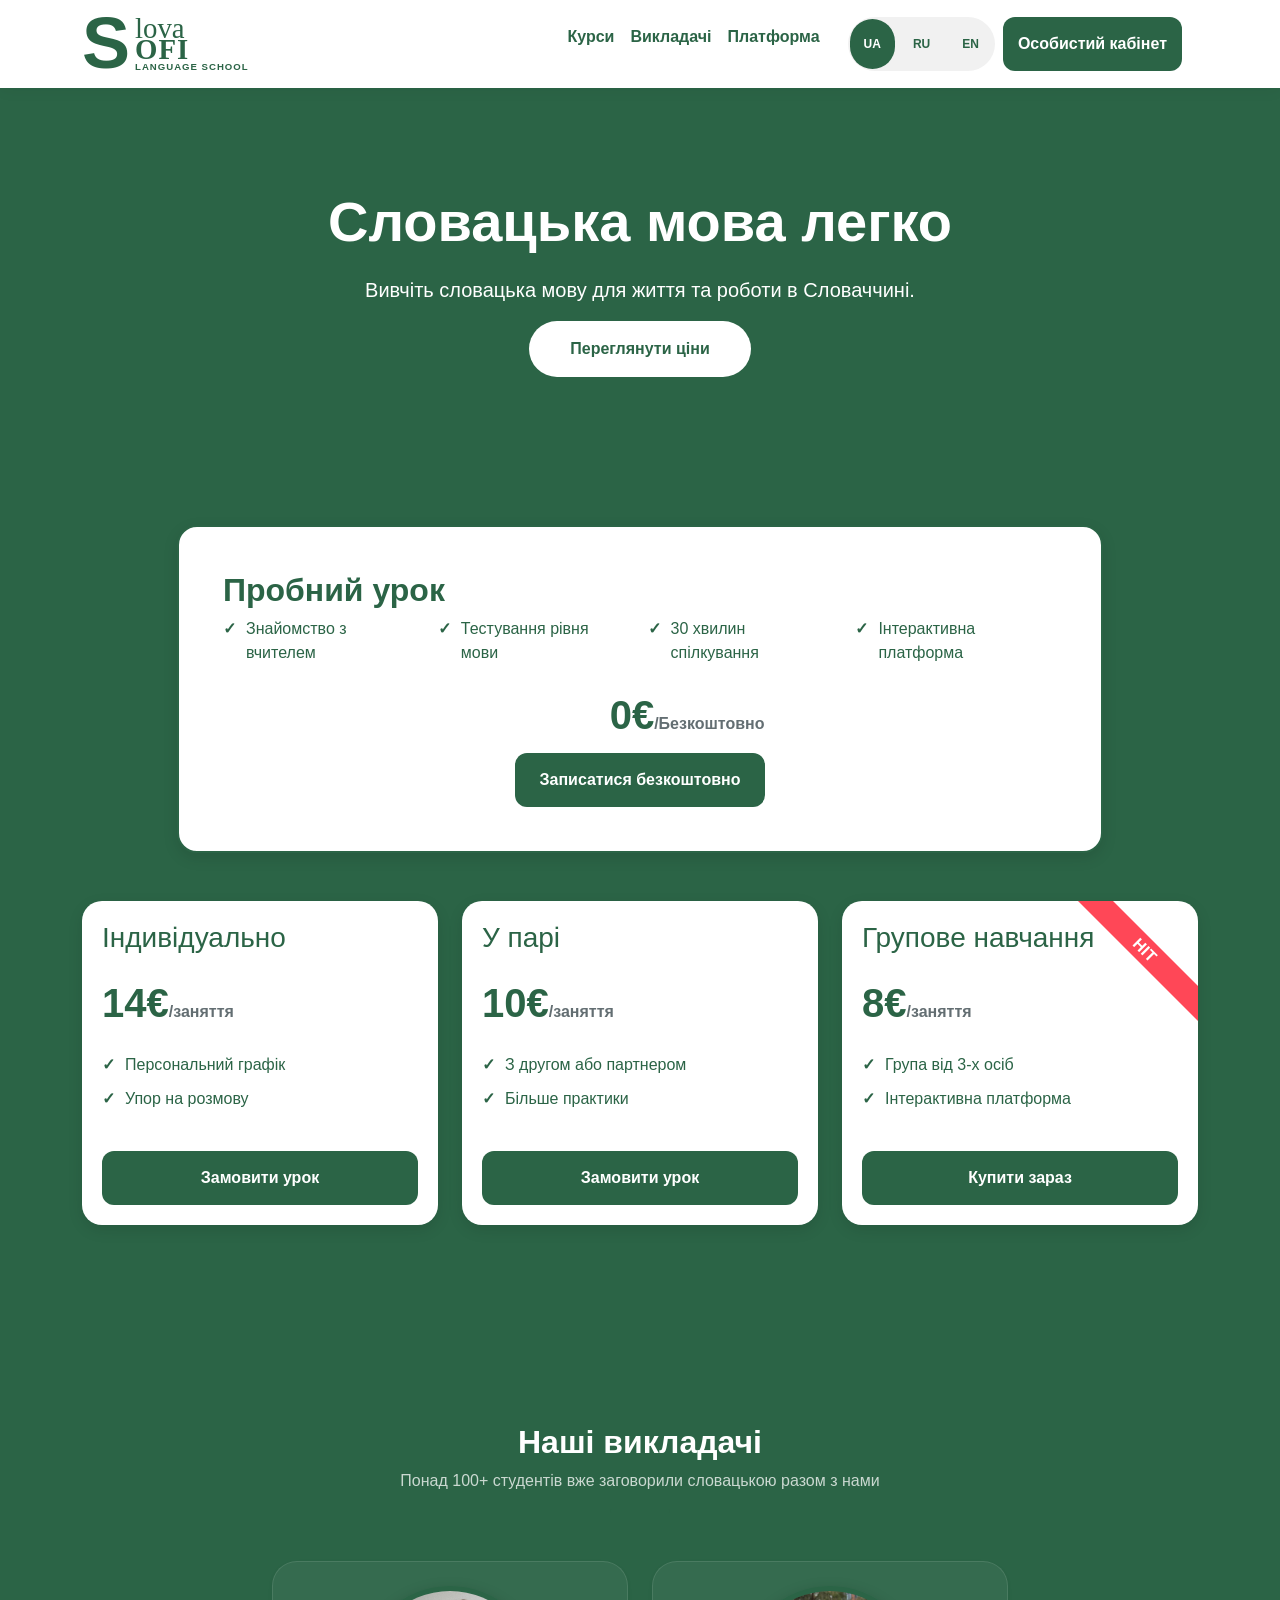
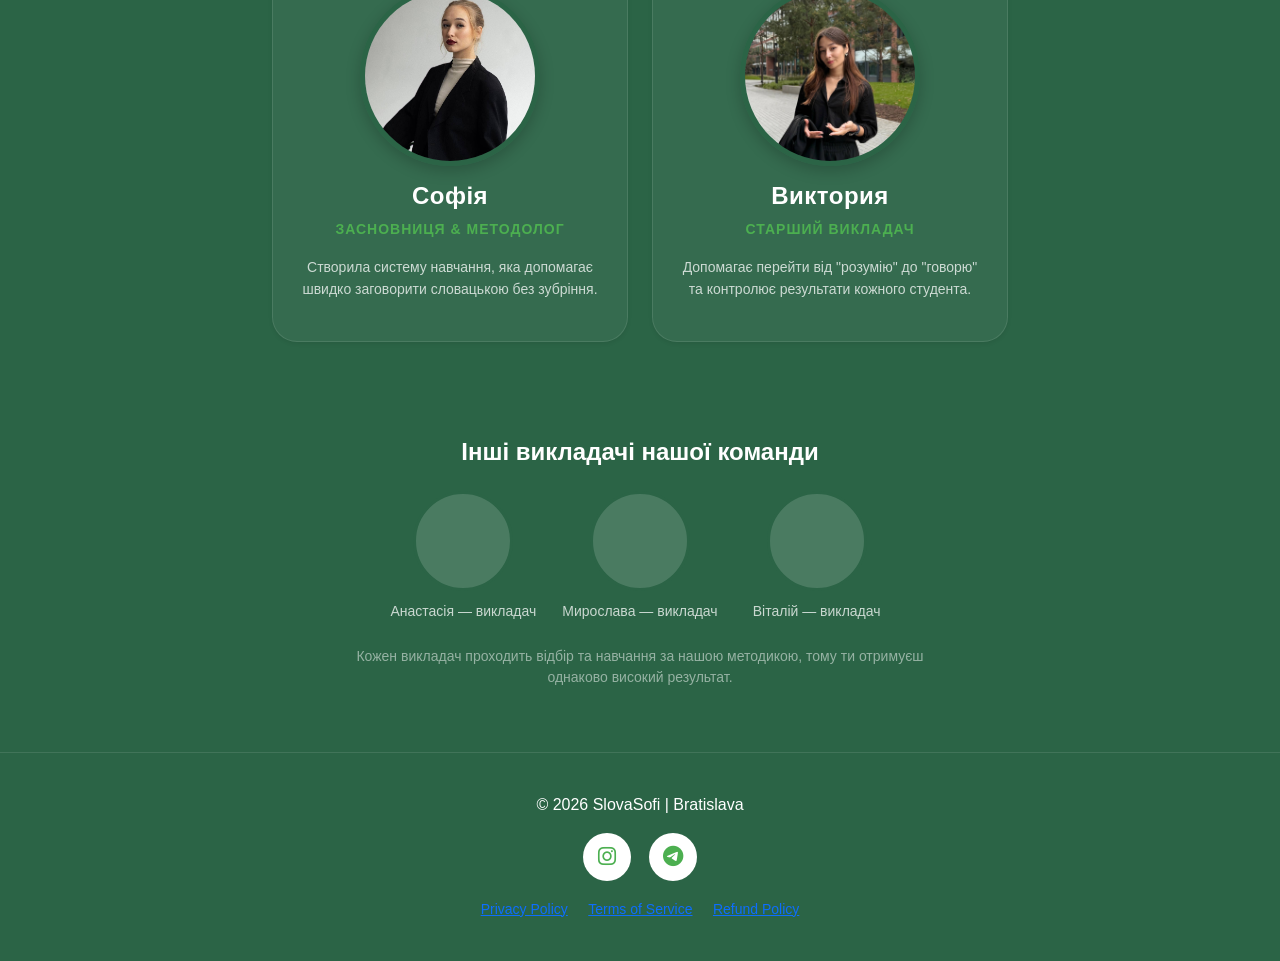
==== index.html @ 6daba1ac "Added change password" ====
<!DOCTYPE html>
<html lang="sk">
<head>
    <meta charset="UTF-8">
    <meta name="viewport" content="width=device-width, initial-scale=1.0">
    <title>SlovaSofi School | Школа мов</title>
    
    <link href="https://cdn.jsdelivr.net/npm/bootstrap@5.3.2/dist/css/bootstrap.min.css" rel="stylesheet">
    <link rel="stylesheet" href="https://cdnjs.cloudflare.com/ajax/libs/font-awesome/6.5.1/css/all.min.css">
    <link rel="stylesheet" href="assets/css/style.css">
    
</head>
<body class="bg-primary-green text-light-white">

<nav class="navbar navbar-expand-lg sticky-top custom-nav navbar-light">
  <div class="container">
    <a class="navbar-brand d-flex align-items-center logo-wrap" href="#">
        <span class="logo-s">S</span>
        <div class="logo-text-stack">
            <span class="logo-lova">lova</span>
            <span class="logo-sofi">OFI</span>
            <span class="logo-sub">LANGUAGE SCHOOL</span>
        </div>
    </a>
    
    <div class="d-flex align-items-center ms-auto">
        <div class="navbar-nav me-3">
            <a class="nav-link" href="#prices" data-key="nav_courses">Курси</a>
            <a class="nav-link" href="#teachers" data-key="nav_teachers">Викладачі</a>
            <a class="nav-link" href="teacher.html" data-key="platform">Платформа</a>
            <div class="lang-switcher d-flex gap-1">
                <button class="btn-lang-item active" data-lang="ua" onclick="changeLanguage('ua')">UA</button>
                <button class="btn-lang-item" data-lang="ru" onclick="changeLanguage('ru')">RU</button>
                <button class="btn-lang-item" data-lang="en" onclick="changeLanguage('en')">EN</button>
            </div>
            <a href="login.html" class="btn btn-card-green-cta ms-2" data-key="account">
                Особистий кабінет
            </a>
        </div>
    </div>
</nav>

    <header class="hero-section text-center">
        <div class="container">
            <h1 class="hero-title" data-key="hero_title">Словацька мова легко</h1>
            <p class="hero-subtitle" data-key="hero_sub">Вивчіть словацька мову для життя та роботи в Словаччині.</p>
            <a href="#prices" class="btn btn-custom-lg" data-key="hero_btn">Переглянути ціни</a>
        </div>
    </header>
<!-- БЛОКИ С ЦЕНАМИ -->
    <section id="prices" class="container py-5">
    <div class="row mb-5 justify-content-center">
        <div class="col-lg-10">
            <div class="card price-card free-trial-wide">
                <div class="card-body d-md-flex align-items-center justify-content-between p-4">
                    <div>
                        <h2 class="fw-bold mb-2" data-key="card1_title">Пробний урок</h2>
                        <ul class="features-list d-md-flex gap-4 mb-0 list-unstyled">
                            <li data-key="card1_f1">Знайомство з вчителем</li>
                            <li data-key="card1_f2">Тестування рівня</li>
                            <li data-key="card1_f3">30 хвилин спілкування</li> 
                            <li data-key="card1_f4">Інтерактивна платформа</li>     
                        </ul>
                    </div>
                    <div class="text-md-end mt-3 mt-md-0">
                        <div class="price-tag mb-2">0&euro;<span data-key="card1_sub">/Безкоштовно</span></div>
                        <a href="https://t.me/slovasofii" class="btn btn-card-green-cta px-4" data-key="card1_btn">Записатися безкоштовно</a>
                    </div>
                </div>
            </div>
        </div>
    </div>

    <div class="row g-4">
        <div class="col-md-4">
            <div class="card h-100 price-card">
                <div class="card-body">
                    <h3 data-key="card2_title">Індивідуально</h3>
                    <div class="price-tag">14&euro;<span data-key="card2_sub">/заняття</span></div>
                    <ul class="features-list">
                        <li data-key="card2_f1">Персональний графік</li>
                        <li data-key="card2_f2">Упор на розмову</li>
                    </ul>
                    <a href="#" class="btn btn-card-green-cta w-100" data-key="card2_btn">Замовити урок</a>
                </div>
            </div>
        </div>

        <div class="col-md-4">
            <div class="card h-100 price-card">
                <div class="card-body">
                    <h3 data-key="card_pair_title">У парі</h3>
                    <div class="price-tag">10&euro;<span data-key="card_pair_sub">/заняття</span></div>
                    <ul class="features-list">
                        <li data-key="card_pair_f1">З другом або партнером</li>
                        <li data-key="card_pair_f2">Більше практики</li>
                    </ul>
                    <a href="#" class="btn btn-card-green-cta w-100" data-key="card_pair_btn">Замовити урок</a>
                </div>
            </div>
        </div>

        <div class="col-md-4">
            <div class="card h-100 price-card">
                <div class="card-body">
                    <svg class="badge-hit-svg" width="120" height="120" viewBox="0 0 120 120" fill="none" xmlns="http://www.w3.org/2000/svg">
                        <path d="M0 0H35L120 85V120L0 0Z" fill="#ff4757"/>
                        <text x="60" y="60" transform="rotate(45 70 60)" fill="white" font-size="16" font-weight="bold" font-family="Arial, sans-serif" text-anchor="middle">HIT</text>
                    </svg>
                    <h3 data-key="card3_title">Групове навчання</h3>
                    <div class="price-tag">8&euro;<span data-key="card3_sub">/заняття</span></div>
                    <ul class="features-list">
                        <li data-key="card3_f1">Група от 3-х осіб</li>
                        <li data-key="card3_f2">Записи занять</li>
                    </ul>
                    <a href="#" class="btn btn-card-green-cta w-100" data-key="card3_btn">Купити зараз</a>
                </div>
            </div>
        </div>
    </div>
    <!-- ИНФОРМАЦИЯ О ПРЕПОДАВАТЕЛЯХ -->
    </section> 

    <section id="teachers" class="container py-5 mt-5">
    <div class="text-center mb-5">
        <h2 class="fw-bold text-light-white" data-key="teachers_title">Наші викладачі</h2>
        <p class="opacity-75" data-key="teachers_subtitle">Понад 100+ студентів вже заговорили словацькою разом з нами</p>
        <div class="underline mx-auto" style="width: 60px; height: 4px; background: #2B6446; margin-top: 10px; border-radius: 2px;"></div>
    </div>
    
    <div class="row g-4 justify-content-center text-center">
        <div class="col-md-5 col-lg-4">
            <div class="teacher-card p-4 shadow-sm">
                <div class="teacher-avatar-container mb-3 mx-auto">
                    <img src="assets/images/sofia.jpg" id="teacher-sofia-img" alt="Sofia">
                </div>
                <h3 class="fw-bold" data-key="sofia_name">Софія</h3>
                <p class="text-success fw-bold small" data-key="sofia_role">Засновниця & Методолог</p>
                <p class="small opacity-75" data-key="sofia_bio">Створила систему навчання, яка допомагає швидко заговорити словацькою без зубріння.</p>
            </div>
        </div>

        <div class="col-md-5 col-lg-4">
            <div class="teacher-card p-4 shadow-sm">
                <div class="teacher-avatar-container mb-3 mx-auto">
                    <img src="assets/images/victoria.jpg" id="teacher-victoria-img" alt="Victoria">
                </div>
                <h3 class="fw-bold" data-key="victoria_name">Виктория</h3>
                <p class="text-success fw-bold small" data-key="victoria_role">Старший викладач</p>
                <p class="small opacity-75" data-key="victoria_bio">Допомагає перейти від "розумію" до "говорю" та контролює результати кожного студента.</p>
            </div>
        </div>
    </div>

    <div class="mt-5 pt-5 text-center">
        <h4 class="fw-bold mb-4" data-key="team_others_title">Інші викладачі нашої команди</h4>
        <div class="d-flex flex-wrap justify-content-center gap-4 opacity-75">
            <div class="team-mini-item">
                <div class="mini-avatar mb-2"></div> 
                <span class="small" data-key="team_name1">Анастасія — викладач</span>
            </div>
            <div class="team-mini-item">
                <div class="mini-avatar mb-2"></div>
                <span class="small" data-key="team_name2">Мирослава — викладач</span>
            </div>
            <div class="team-mini-item">
                <div class="mini-avatar mb-2"></div>
                <span class="small" data-key="team_name3">Віталій — викладач</span>
            </div>
        </div>
        <p class="small mt-4 mx-auto opacity-50" style="max-width: 600px;" data-key="team_footer">
            Кожен викладач проходить відбір та навчання за нашою методикою, тому ти отримуєш однаково високий результат.
        </p>
    </div>
    </section>

    <footer class="footer text-center">
    <div class="container">
        <p>© 2026 SlovaSofi | Bratislava</p>
        <div class="social-links my-3">
            <a href="https://www.instagram.com/slovasofi.school/" target="_blank" rel="noopener noreferrer"
               class="social-icon" aria-label="Instagram SlovaSofi" title="Instagram">
                <i class="fa-brands fa-instagram" aria-hidden="true"></i>
            </a>

            <a href="https://t.me/slovasofii" target="_blank" rel="noopener noreferrer"
               class="social-icon" aria-label="Telegram SlovaSofi" title="Telegram">
                <i class="fa-brands fa-telegram" aria-hidden="true"></i>
            </a>
        </div>  
        <div class="mt-2">
            <a href="#" class="text-light-white opacity-100 small mx-2">Privacy Policy</a>
            <a href="#" class="text-light-white opacity-100 small mx-2">Terms of Service</a>
            <a href="#" class="text-light-white opacity-100 small mx-2">Refund Policy</a>
        </div>
    </div>
</footer>
    <script src="https://cdn.jsdelivr.net/npm/bootstrap@5.3.2/dist/js/bootstrap.bundle.min.js"></script>
    <script src="assets/js/script.js"></script>
</body>
</html>
---- assets/css/style.css ----
/* 1. Общие настройки */
:root {
    --primary-green: #2B6446; 
    --light-white: #FFFFFF; 
}

body {
    background-color: var(--primary-green) !important;
    color: var(--light-white) !important;
    font-family: 'Arial', sans-serif; 
}

/* 2. Навигация */
.custom-nav {
    background-color: #ffffff !important;
    padding: 10px 0;
    box-shadow: 0 2px 15px rgba(0,0,0,0.05);
}

.nav-link {
    color: #2B6446 !important;
    font-weight: 600;
}

.logo-wrap {
    text-decoration: none;
    line-height: 0.8;
}
.logo-s {
    font-size: 4.5rem; 
    font-weight: 700;
    color: #2B6446;
    font-family: "Arial Black", sans-serif;
    margin-right: 5px;
}
.logo-text-stack {
    display: flex;
    flex-direction: column;
    justify-content: center;
    color: #2B6446;
}
.logo-lova {
    font-size: 1.8rem;
    font-family: "Times New Roman", serif; 
    margin-bottom: -2px;
}
.logo-sofi {
    font-size: 1.8rem;
    font-weight: bold;
    font-family: "Times New Roman", serif;
    letter-spacing: 1px;
}
.logo-sub {
    font-size: 0.6rem;
    font-weight: 600;
    letter-spacing: 1px;
    font-family: Arial, sans-serif;
    margin-top: 2px;
}
/* 3. Hero секция */
.hero-section {
    padding: 100px 0;
}

.hero-title {
    font-size: 3.5rem;
    font-weight: 700;
    margin-bottom: 20px;
}

.hero-subtitle {
    font-size: 1.25rem;
}

/* Большая кнопка в Hero */
.btn-custom-lg {
    background-color: var(--light-white);
    color: var(--primary-green);
    padding: 15px 40px;
    border-radius: 50px;
    font-weight: bold;
    text-decoration: none;
    transition: 0.3s ease;
}

.btn-custom-lg:hover {
    background-color: #f8f9fa;
    color: var(--primary-green);
    box-shadow: 0 5px 15px rgba(0,0,0,0.1);
}

/* 4. Карточки цен (Ящички) */
.price-card {
    border: none;
    border-radius: 20px;
    padding: 20px;
    background-color: var(--light-white); 
    color: var(--primary-green) !important; 
    box-shadow: 0 5px 15px rgba(0,0,0,0.1);
    transition: all 0.3s ease;
    
    display: flex;
    flex-direction: column;
    height: 100%; 
    
    position: relative; 
    overflow: hidden;
}


.price-card:hover {
    transform: translateY(-10px);
    box-shadow: 0 15px 30px rgba(0,0,0,0.2);
}

.card-body {
    display: flex;
    flex-direction: column;
    flex-grow: 1; 
    padding: 0;   
}

/* Зеленая рамка для HIT */
.price-card.featured {
    border: 3px solid var(--primary-green);
    margin-top: 0 !important;
}

.price-tag {
    font-size: 2.5rem;
    font-weight: 800;
    margin: 10px 0 20px 0;
}

.price-tag span {
    font-size: 1rem;
    color: #636e72;
}

.btn-card-green-cta {
    background-color: var(--primary-green) !important;
    color: var(--light-white) !important;
    border-radius: 12px;
    padding: 15px;
    font-weight: 700;
    border: none;
    transition: all 0.3s ease;
    text-align: center;
    text-decoration: none;
    margin-top: auto; 
}
.btn-card-green-cta:hover {
    background-color: #214d35 !important;
    transform: scale(1.02);
}

.features-list {
    list-style: none;
    padding: 0;
    margin-bottom: 30px;
    text-align: left;
    flex-grow: 1; 
}
.features-list li {
    margin-bottom: 10px;
    display: flex;
    align-items: flex-start;
}
.features-list li::before {
    content: "✓";
    font-weight: bold;
    margin-right: 10px;
    color: var(--primary-green);
}

.footer {
    padding: 40px 0;
    border-top: 1px solid rgba(255,255,255,0.1);
}

.badge-hit-svg {
    position: absolute; 
    top: 0;             
    right: 0;           
    z-index: 10;        
}

/* Контейнер для кнопок */
.lang-switcher {
    display: flex;
    background-color: #f1f1f1; 
    border-radius: 50px;
    padding: 2px;
    margin-left: 20px;
    border: none; 
    width: fit-content;
}
 /* Сами кнопки выбора языка */   
.btn-lang-item {
        border: none !important; 
        background: transparent;
        color: #2B6446;
        font-size: 0.75rem;
        font-weight: bold;
        padding: 6px 14px;
        border-radius: 50px;
        cursor: pointer;
        transition: all 0.2s ease;
        outline: none !important;
        box-shadow: none !important;
}
@media (max-width: 991.98px) {
    .lang-switcher {
        margin-left: 0;
        margin-top: 15px; 
        display: inline-flex; 
        align-self: flex-start; 
    } 
}
/* Стиль для активной кнопки (выбранный язык) */
.btn-lang-item.active {
    background-color: #2B6446;
    color: #ffffff;
}

.btn-lang-item:hover:not(.active) {
    background-color: #e2e2e2;
}
.free-trial-wide {
    background-color: #ffffff;
    border: 2px solid #2B6446 !important;
    border-radius: 20px !important;
}

#teachers {
    padding-top: 100px !important; 
    margin-top: 50px !important;
}
.teachers_title{
    margin-top: 10px;
}
/* Карточка преподавателя */
.teacher-card {
    background: rgba(255, 255, 255, 0.05) !important;
    border: 1px solid rgba(255, 255, 255, 0.1) !important;
    border-radius: 25px;
    /* Усиливаем анимацию для GitHub */
    transition: all 0.4s ease-in-out !important; 
    height: 100%;
}
/* Эффект при наведении на карточку */
.teacher-card:hover {
    transform: translateY(-15px) !important;
    background: rgba(255, 255, 255, 0.1) !important;
    border-color: #4CAF50 !important;
}
/* Контейнер для фото */
.teacher-avatar-container {
    width: 180px;  
    height: 180px; 
    margin: 0 auto;
    border-radius: 50%;
    overflow: hidden;
    border: 5px solid #2B6446; 
    position: relative;
    transition: all 0.4s ease-in-out;
    box-shadow: 0 5px 15px rgba(0,0,0,0.2); 
}

.teacher-avatar-container img {
    width: 100%;
    height: 100%;
    object-fit: cover;  
    transition: all 0.4s ease-in-out;
}

#teacher-sofia-img {
    object-position: center 15%;
}

#teacher-victoria-img {
    object-position: center; 
}

.teacher-card:hover .teacher-avatar-container {
    transform: scale(1.1) !important;
    border-color: #4CAF50 !important;
}
.teacher-card:hover .teacher-avatar-container img {
    transform: scale(1.1); 
}

.teacher-card h3 {
    font-size: 1.5rem;
    margin-top: 15px;
    letter-spacing: 0.5px;
}

.teacher-card .text-success {
    color: #4CAF50 !important; 
    text-transform: uppercase;
    letter-spacing: 1px;
}

.teacher-card .opacity-75 {
    line-height: 1.6;
    margin-top: 10px;
}

.mini-avatar {
    width: 100px;  
    height: 100px;      
    background: rgba(255,255,255,0.2);
    border-radius: 50%;
    margin: 0 auto;
    border: 3px solid #2B6446;
    transition: all 0.3s ease;
}

.team-mini-item {
    width: auto; 
    min-width: 150px; 
    transition: 0.3s;
}

.team-mini-item span {
    white-space: nowrap; 
    display: block;
    margin-top: 10px;
}

.team-mini-item:hover .mini-avatar {
    transform: scale(1.1);
    border-color: #4CAF50;
    box-shadow: 0 5px 15px rgba(0,0,0,0.3);
}
.social-links{
    display: flex;
    justify-content: center;
    gap: 18px;
}
.social-icon{
    width: 48px;
    height: 48px;
    background-color: #ffffff;
    color: #4CAF50;
    display: flex;
    align-items: center;
    justify-content: center;
    border-radius: 50%;
    font-size: 21px;
    text-decoration: none;
    transition: transform .2s ease, background-color .2s ease, color .2s ease;
}
.social-icon:hover,
.social-icon:focus-visible {
    background-color: #e8f4eb;
    color: #2b6446;
    transform: translateY(-2px);
}
@media (max-width: 768px) {
    .teacher-card {
        margin-bottom: 20px;
    }
}

html {
    scroll-behavior: smooth;
}

.auth-page {
    min-height: 100vh;
    display: flex;
    align-items: center;
    justify-content: center;
    padding: 32px 16px;
}

.auth-wrapper {
    width: 100%;
    max-width: 460px;
}

.auth-card {
    background: #fff;
    color: var(--primary-green);
    padding: 40px;
    border-radius: 20px;
    box-shadow: 0 10px 35px rgba(0, 0, 0, 0.18);
}

.auth-title {
    text-align: center;
    font-size: 1.8rem;
    font-weight: 700;
    margin-bottom: 8px;
}

.auth-subtitle,
.auth-note {
    text-align: center;
    color: #66756c;
    font-size: 0.95rem;
}

.auth-subtitle {
    margin-bottom: 28px;
}

.auth-card .form-label {
    font-weight: 600;
}

.auth-card .form-control {
    min-height: 48px;
    border-radius: 10px;
}

.auth-forgot-password {
    display: block;
    margin: 7px 0 0 auto;
    border: 0;
    padding: 0;
    background: transparent;
    color: var(--primary-green);
    font-size: 0.88rem;
    text-decoration: underline;
}

.auth-note {
    margin-top: 24px;
}

.auth-back-link {
    display: block;
    margin-top: 12px;
    text-align: center;
    color: var(--primary-green);
}

@media (max-width: 480px) {
    .auth-card {
        padding: 28px 22px;
    }
}
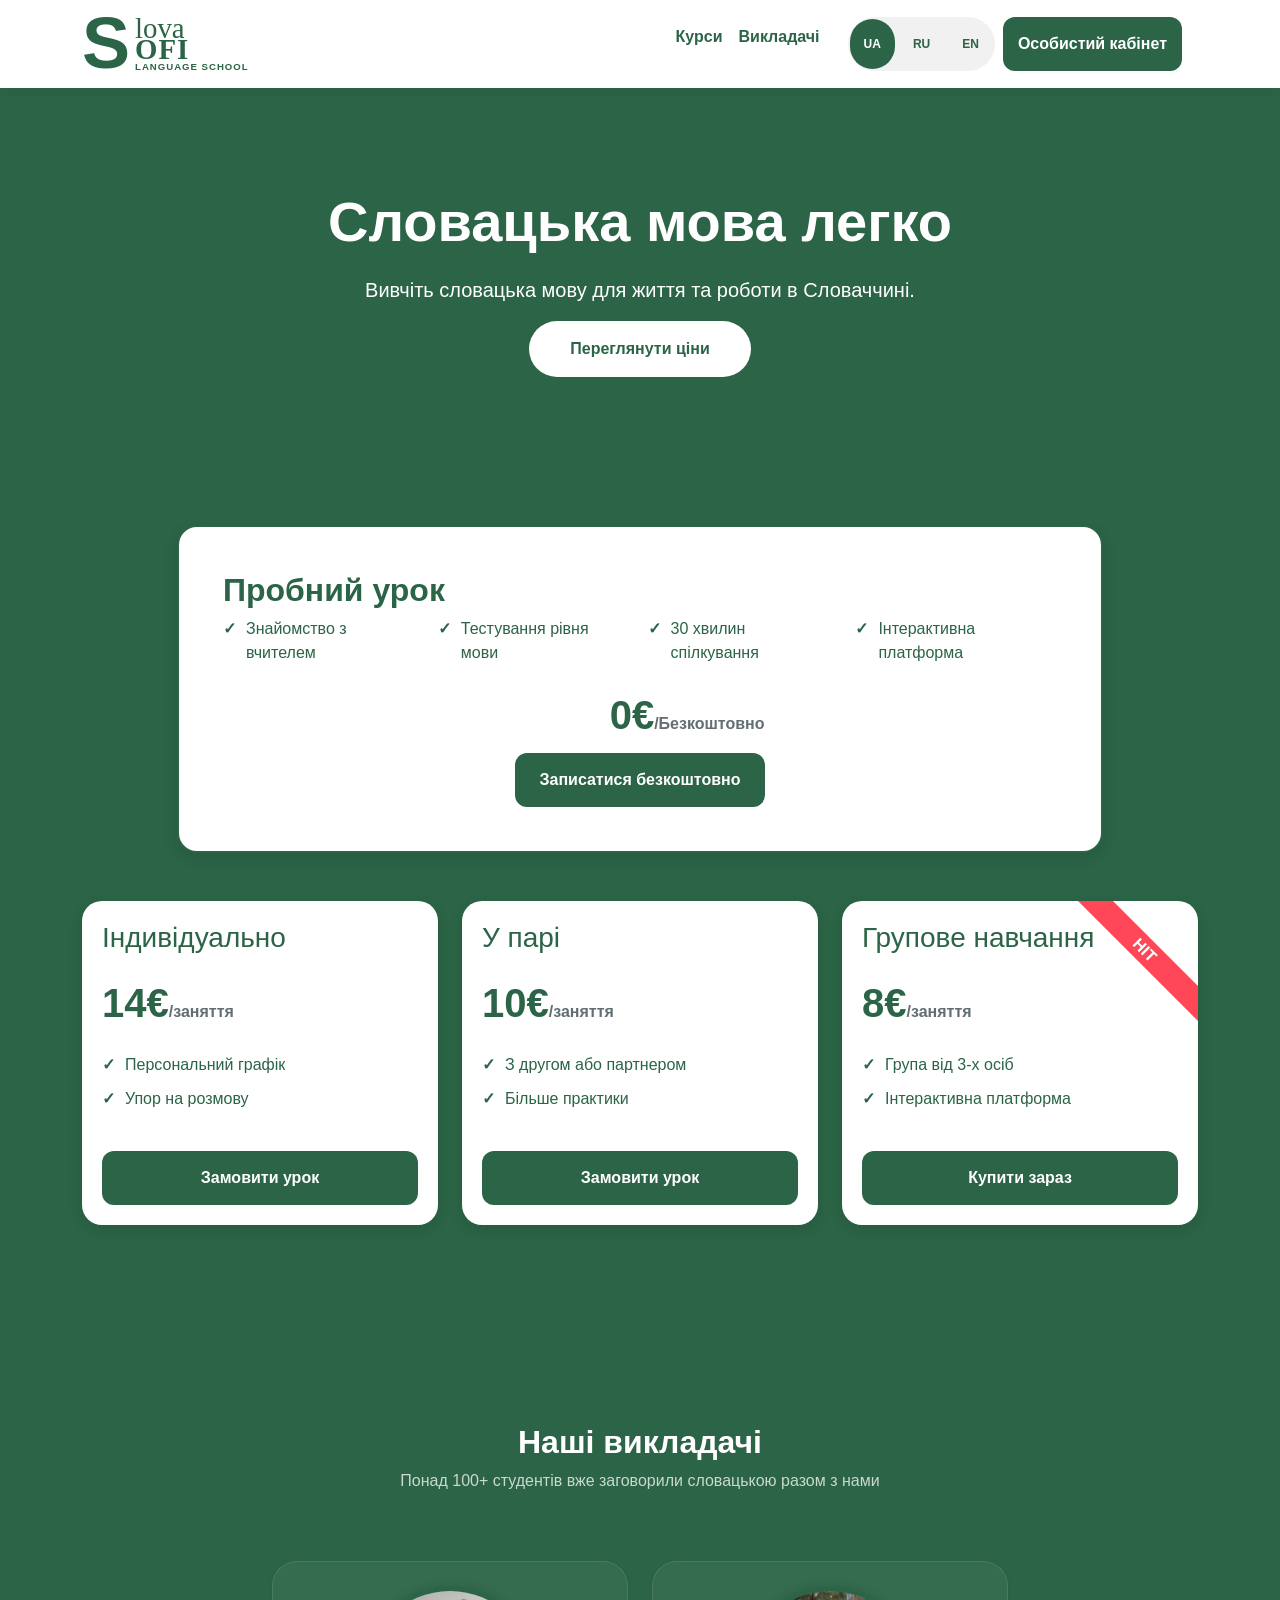
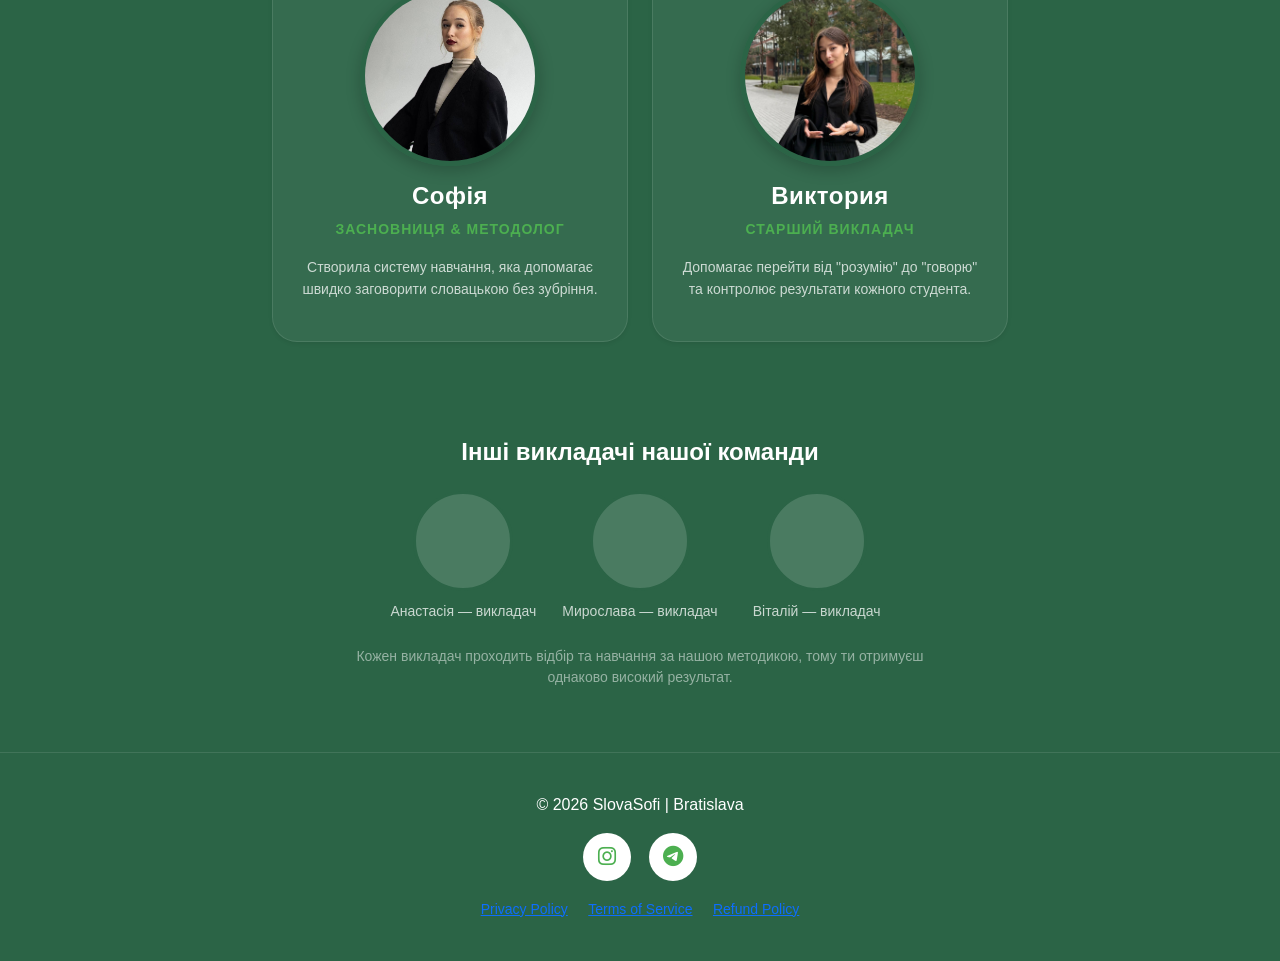
==== commit f4f1f07b: "Deleted platforms" ====
--- a/index.html
+++ b/index.html
@@ -27,7 +27,6 @@
         <div class="navbar-nav me-3">
             <a class="nav-link" href="#prices" data-key="nav_courses">Курси</a>
             <a class="nav-link" href="#teachers" data-key="nav_teachers">Викладачі</a>
-            <a class="nav-link" href="teacher.html" data-key="platform">Платформа</a>
             <div class="lang-switcher d-flex gap-1">
                 <button class="btn-lang-item active" data-lang="ua" onclick="changeLanguage('ua')">UA</button>
                 <button class="btn-lang-item" data-lang="ru" onclick="changeLanguage('ru')">RU</button>
--- a/assets/css/style.css
+++ b/assets/css/style.css
@@ -411,20 +411,61 @@
     font-weight: 600;
 }
 
+.auth-password-heading {
+    display: flex;
+    align-items: baseline;
+    justify-content: space-between;
+    gap: 12px;
+}
+
+.auth-password-heading .form-label {
+    margin-bottom: 8px;
+}
+
 .auth-card .form-control {
     min-height: 48px;
     border-radius: 10px;
 }
 
 .auth-forgot-password {
-    display: block;
-    margin: 7px 0 0 auto;
+    display: inline-flex;
+    align-items: center;
+    gap: 6px;
+    margin: 0 0 8px auto;
     border: 0;
-    padding: 0;
-    background: transparent;
-    color: var(--primary-green);
-    font-size: 0.88rem;
-    text-decoration: underline;
+    border-radius: 8px;
+    padding: 6px 12px;
+    background: linear-gradient(135deg, #e8f5e9 0%, #f1f8f6 100%);
+    color: #1b5e20;
+    font-size: 0.85rem;
+    font-weight: 700;
+    line-height: 1.4;
+    cursor: pointer;
+    transition: all 0.2s ease;
+    text-decoration: none;
+    white-space: nowrap;
+}
+
+.auth-forgot-password::before {
+    content: "🔑";
+    display: inline-block;
+    font-size: 0.95rem;
+}
+
+.auth-forgot-password:hover {
+    background: linear-gradient(135deg, #c8e6c9 0%, #e0f2f1 100%);
+    color: #0d3818;
+    box-shadow: 0 2px 8px rgba(43, 100, 70, 0.2);
+    transform: translateY(-1px);
+}
+
+.auth-forgot-password:active {
+    transform: translateY(0);
+}
+
+.auth-forgot-password:focus-visible {
+    outline: 3px solid #4d8a6338;
+    outline-offset: 2px;
 }
 
 .auth-note {
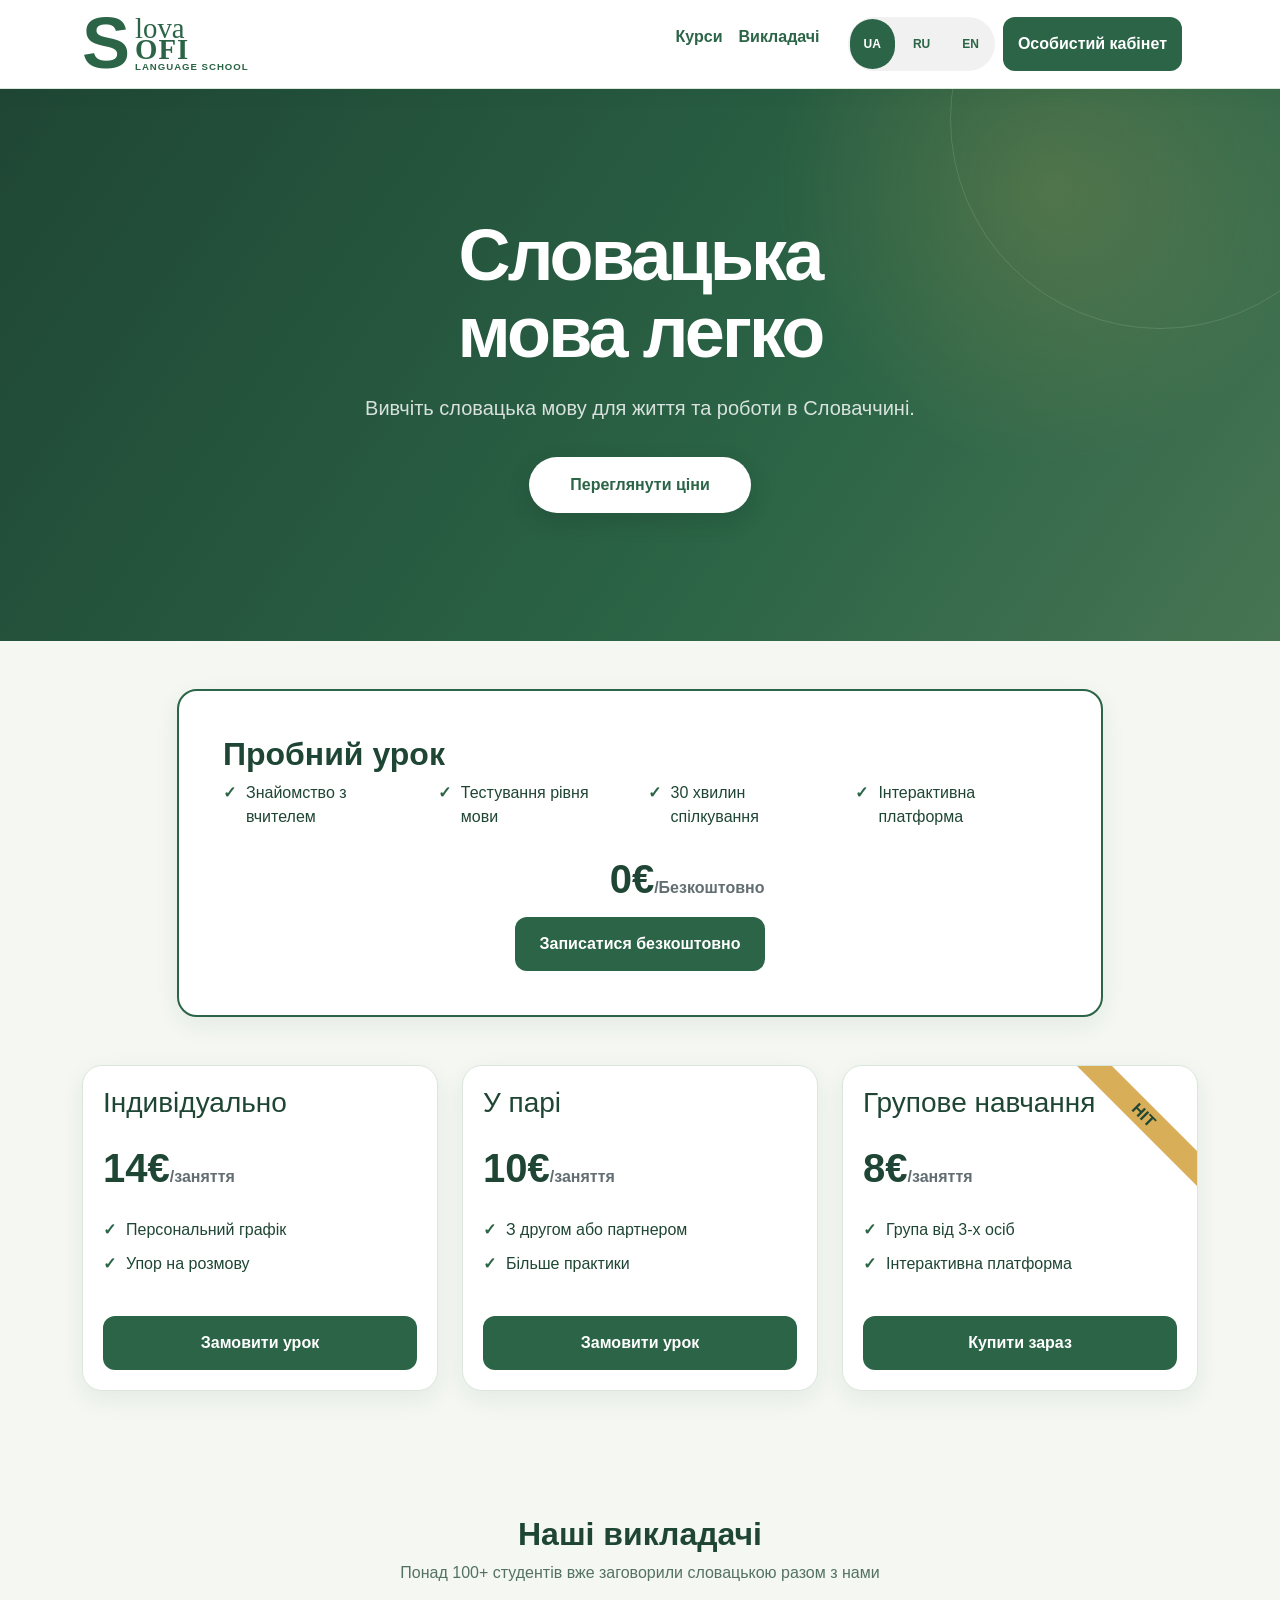
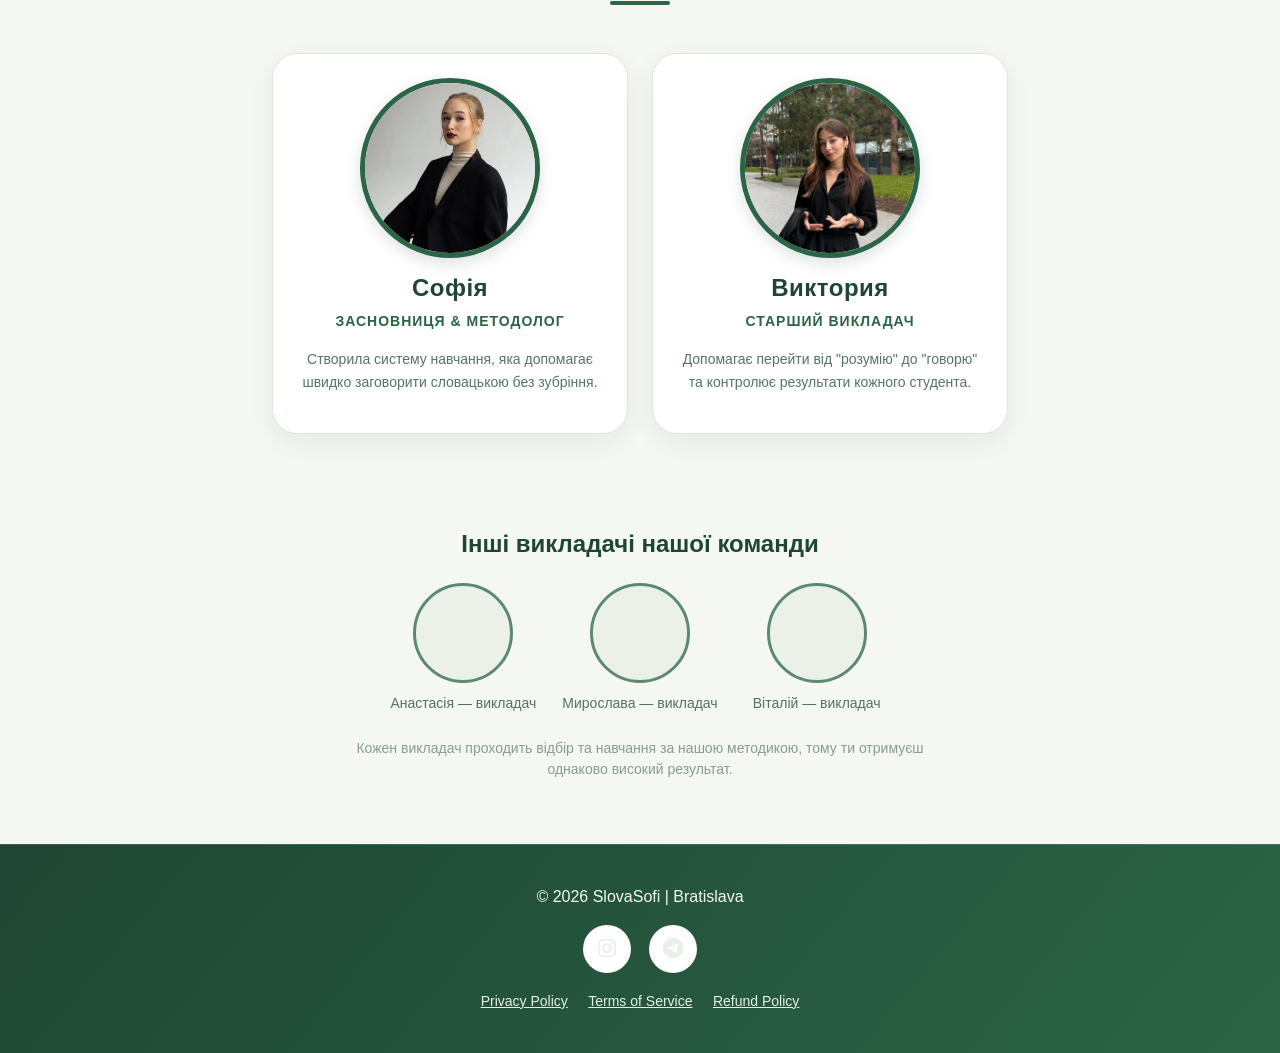
==== commit 36cbce9e: "New design" ====
--- a/index.html
+++ b/index.html
@@ -10,7 +10,7 @@
     <link rel="stylesheet" href="assets/css/style.css">
     
 </head>
-<body class="bg-primary-green text-light-white">
+<body>
 
 <nav class="navbar navbar-expand-lg sticky-top custom-nav navbar-light">
   <div class="container">
@@ -103,8 +103,8 @@
             <div class="card h-100 price-card">
                 <div class="card-body">
                     <svg class="badge-hit-svg" width="120" height="120" viewBox="0 0 120 120" fill="none" xmlns="http://www.w3.org/2000/svg">
-                        <path d="M0 0H35L120 85V120L0 0Z" fill="#ff4757"/>
-                        <text x="60" y="60" transform="rotate(45 70 60)" fill="white" font-size="16" font-weight="bold" font-family="Arial, sans-serif" text-anchor="middle">HIT</text>
+                        <path d="M0 0H35L120 85V120L0 0Z" fill="#d9ae58"/>
+                        <text x="60" y="60" transform="rotate(45 70 60)" fill="#1f4634" font-size="16" font-weight="bold" font-family="Arial, sans-serif" text-anchor="middle">HIT</text>
                     </svg>
                     <h3 data-key="card3_title">Групове навчання</h3>
                     <div class="price-tag">8&euro;<span data-key="card3_sub">/заняття</span></div>
--- a/assets/css/style.css
+++ b/assets/css/style.css
@@ -1,25 +1,36 @@
 /* 1. Общие настройки */
 :root {
-    --primary-green: #2B6446; 
-    --light-white: #FFFFFF; 
+    --primary-green: #2B6446;
+    --sage-deep: #1F4634;
+    --sage-page: #F4F7F2;
+    --sage-line: #DCE7DC;
+    --sage-accent: #D9AE58;
+    --light-white: #FFFFFF;
 }
 
 body {
-    background-color: var(--primary-green) !important;
-    color: var(--light-white) !important;
-    font-family: 'Arial', sans-serif; 
+    background-color: var(--sage-page) !important;
+    color: var(--sage-deep) !important;
+    font-family: "Segoe UI", Arial, sans-serif;
 }
 
 /* 2. Навигация */
 .custom-nav {
     background-color: #ffffff !important;
     padding: 10px 0;
-    box-shadow: 0 2px 15px rgba(0,0,0,0.05);
+    border-bottom: 1px solid var(--sage-line);
+    box-shadow: 0 4px 18px rgba(31, 70, 52, 0.06);
 }
 
 .nav-link {
     color: #2B6446 !important;
     font-weight: 600;
+    transition: color 0.2s ease, transform 0.2s ease;
+}
+
+.nav-link:hover {
+    color: var(--sage-deep) !important;
+    transform: translateY(-1px);
 }
 
 .logo-wrap {
@@ -59,17 +70,50 @@
 }
 /* 3. Hero секция */
 .hero-section {
-    padding: 100px 0;
+    position: relative;
+    overflow: hidden;
+    isolation: isolate;
+    padding: clamp(76px, 10vw, 132px) 0;
+    color: #ffffff !important;
+    background:
+        radial-gradient(circle at 82% 18%, rgba(217, 174, 88, 0.2), transparent 24%),
+        linear-gradient(125deg, #1F4634 0%, #2B6446 62%, #477553 100%);
+}
+
+.hero-section::before {
+    position: absolute;
+    z-index: -1;
+    top: -180px;
+    right: -90px;
+    width: 420px;
+    height: 420px;
+    border: 1px solid rgba(255, 255, 255, 0.12);
+    border-radius: 50%;
+    content: "";
+}
+
+.hero-section .container {
+    position: relative;
+    z-index: 1;
 }
 
 .hero-title {
-    font-size: 3.5rem;
+    max-width: 13ch;
+    margin-right: auto;
+    margin-left: auto;
+    font-size: clamp(2.5rem, 6vw, 4.5rem);
     font-weight: 700;
+    line-height: 1.08;
+    letter-spacing: -0.04em;
     margin-bottom: 20px;
 }
 
 .hero-subtitle {
+    max-width: 640px;
+    margin: 0 auto 32px;
     font-size: 1.25rem;
+    line-height: 1.65;
+    color: rgba(255, 255, 255, 0.82);
 }
 
 /* Большая кнопка в Hero */
@@ -80,24 +124,26 @@
     border-radius: 50px;
     font-weight: bold;
     text-decoration: none;
-    transition: 0.3s ease;
+    box-shadow: 0 8px 22px rgba(15, 39, 25, 0.18);
+    transition: transform 0.2s ease, box-shadow 0.2s ease, background-color 0.2s ease;
 }
 
 .btn-custom-lg:hover {
-    background-color: #f8f9fa;
+    background-color: #F7F2E6;
     color: var(--primary-green);
-    box-shadow: 0 5px 15px rgba(0,0,0,0.1);
+    transform: translateY(-2px);
+    box-shadow: 0 12px 26px rgba(15, 39, 25, 0.24);
 }
 
 /* 4. Карточки цен (Ящички) */
 .price-card {
-    border: none;
+    border: 1px solid var(--sage-line);
     border-radius: 20px;
     padding: 20px;
     background-color: var(--light-white); 
-    color: var(--primary-green) !important; 
-    box-shadow: 0 5px 15px rgba(0,0,0,0.1);
-    transition: all 0.3s ease;
+    color: var(--sage-deep) !important;
+    box-shadow: 0 8px 24px rgba(31, 70, 52, 0.07);
+    transition: transform 0.25s ease, box-shadow 0.25s ease, border-color 0.25s ease;
     
     display: flex;
     flex-direction: column;
@@ -109,8 +155,9 @@
 
 
 .price-card:hover {
-    transform: translateY(-10px);
-    box-shadow: 0 15px 30px rgba(0,0,0,0.2);
+    transform: translateY(-5px);
+    border-color: #C6D9C8;
+    box-shadow: 0 16px 34px rgba(31, 70, 52, 0.13);
 }
 
 .card-body {
@@ -144,14 +191,15 @@
     padding: 15px;
     font-weight: 700;
     border: none;
-    transition: all 0.3s ease;
+    transition: transform 0.2s ease, box-shadow 0.2s ease, background-color 0.2s ease;
     text-align: center;
     text-decoration: none;
     margin-top: auto; 
 }
 .btn-card-green-cta:hover {
-    background-color: #214d35 !important;
-    transform: scale(1.02);
+    background-color: var(--sage-deep) !important;
+    transform: translateY(-1px);
+    box-shadow: 0 8px 18px rgba(31, 70, 52, 0.18);
 }
 
 .features-list {
@@ -175,7 +223,18 @@
 
 .footer {
     padding: 40px 0;
-    border-top: 1px solid rgba(255,255,255,0.1);
+    border-top: 1px solid rgba(255,255,255,0.12);
+    background: linear-gradient(130deg, #1F4634, #2B6446);
+    color: #F4F7F2;
+}
+
+.footer a {
+    color: #E7EFE7;
+    transition: color 0.2s ease;
+}
+
+.footer a:hover {
+    color: var(--sage-accent);
 }
 
 .badge-hit-svg {
@@ -233,26 +292,27 @@
 }
 
 #teachers {
-    padding-top: 100px !important; 
-    margin-top: 50px !important;
+    padding-top: 76px !important;
+    margin-top: 0 !important;
 }
 .teachers_title{
     margin-top: 10px;
 }
 /* Карточка преподавателя */
 .teacher-card {
-    background: rgba(255, 255, 255, 0.05) !important;
-    border: 1px solid rgba(255, 255, 255, 0.1) !important;
+    background: #ffffff !important;
+    border: 1px solid var(--sage-line) !important;
     border-radius: 25px;
-    /* Усиливаем анимацию для GitHub */
-    transition: all 0.4s ease-in-out !important; 
+    box-shadow: 0 8px 24px rgba(31, 70, 52, 0.07) !important;
+    transition: transform 0.25s ease, box-shadow 0.25s ease, border-color 0.25s ease !important;
     height: 100%;
 }
 /* Эффект при наведении на карточку */
 .teacher-card:hover {
-    transform: translateY(-15px) !important;
-    background: rgba(255, 255, 255, 0.1) !important;
-    border-color: #4CAF50 !important;
+    transform: translateY(-5px) !important;
+    background: #ffffff !important;
+    border-color: #B8D0BD !important;
+    box-shadow: 0 16px 34px rgba(31, 70, 52, 0.13) !important;
 }
 /* Контейнер для фото */
 .teacher-avatar-container {
@@ -263,8 +323,8 @@
     overflow: hidden;
     border: 5px solid #2B6446; 
     position: relative;
-    transition: all 0.4s ease-in-out;
-    box-shadow: 0 5px 15px rgba(0,0,0,0.2); 
+    transition: transform 0.25s ease, border-color 0.25s ease;
+    box-shadow: 0 5px 15px rgba(31, 70, 52, 0.16);
 }
 
 .teacher-avatar-container img {
@@ -283,11 +343,11 @@
 }
 
 .teacher-card:hover .teacher-avatar-container {
-    transform: scale(1.1) !important;
-    border-color: #4CAF50 !important;
+    transform: scale(1.03) !important;
+    border-color: var(--sage-accent) !important;
 }
 .teacher-card:hover .teacher-avatar-container img {
-    transform: scale(1.1); 
+    transform: scale(1.04);
 }
 
 .teacher-card h3 {
@@ -297,7 +357,7 @@
 }
 
 .teacher-card .text-success {
-    color: #4CAF50 !important; 
+    color: var(--primary-green) !important;
     text-transform: uppercase;
     letter-spacing: 1px;
 }
@@ -310,7 +370,7 @@
 .mini-avatar {
     width: 100px;  
     height: 100px;      
-    background: rgba(255,255,255,0.2);
+    background: #E8F0E7;
     border-radius: 50%;
     margin: 0 auto;
     border: 3px solid #2B6446;
@@ -330,9 +390,9 @@
 }
 
 .team-mini-item:hover .mini-avatar {
-    transform: scale(1.1);
-    border-color: #4CAF50;
-    box-shadow: 0 5px 15px rgba(0,0,0,0.3);
+    transform: scale(1.04);
+    border-color: var(--sage-accent);
+    box-shadow: 0 5px 15px rgba(31, 70, 52, 0.16);
 }
 .social-links{
     display: flex;
@@ -354,8 +414,8 @@
 }
 .social-icon:hover,
 .social-icon:focus-visible {
-    background-color: #e8f4eb;
-    color: #2b6446;
+    background-color: #E8F0E7;
+    color: var(--sage-deep);
     transform: translateY(-2px);
 }
 @media (max-width: 768px) {
@@ -383,10 +443,11 @@
 
 .auth-card {
     background: #fff;
-    color: var(--primary-green);
+    color: var(--sage-deep);
     padding: 40px;
     border-radius: 20px;
-    box-shadow: 0 10px 35px rgba(0, 0, 0, 0.18);
+    border: 1px solid var(--sage-line);
+    box-shadow: 0 18px 48px rgba(31, 70, 52, 0.12);
 }
 
 .auth-title {
@@ -425,6 +486,16 @@
 .auth-card .form-control {
     min-height: 48px;
     border-radius: 10px;
+}
+
+.auth-card a:not(.auth-forgot-password) {
+    color: var(--primary-green);
+    text-underline-offset: 3px;
+    transition: color 0.2s ease;
+}
+
+.auth-card a:not(.auth-forgot-password):hover {
+    color: var(--sage-deep);
 }
 
 .auth-forgot-password {
@@ -483,4 +554,36 @@
     .auth-card {
         padding: 28px 22px;
     }
+}
+
+@keyframes sage-rise {
+    from { opacity: 0; transform: translateY(12px); }
+    to { opacity: 1; transform: translateY(0); }
+}
+
+.hero-title,
+.hero-subtitle,
+.hero-section .btn-custom-lg {
+    animation: sage-rise 0.55s ease-out both;
+}
+
+.hero-subtitle { animation-delay: 0.08s; }
+.hero-section .btn-custom-lg { animation-delay: 0.16s; }
+
+@media (max-width: 767.98px) {
+    .hero-section { padding: 76px 0; }
+    .hero-subtitle { font-size: 1.05rem; }
+    #teachers { padding-top: 56px !important; }
+}
+
+@media (prefers-reduced-motion: reduce) {
+    html { scroll-behavior: auto; }
+    *,
+    *::before,
+    *::after {
+        animation-duration: 0.01ms !important;
+        animation-iteration-count: 1 !important;
+        scroll-behavior: auto !important;
+        transition-duration: 0.01ms !important;
+    }
 }
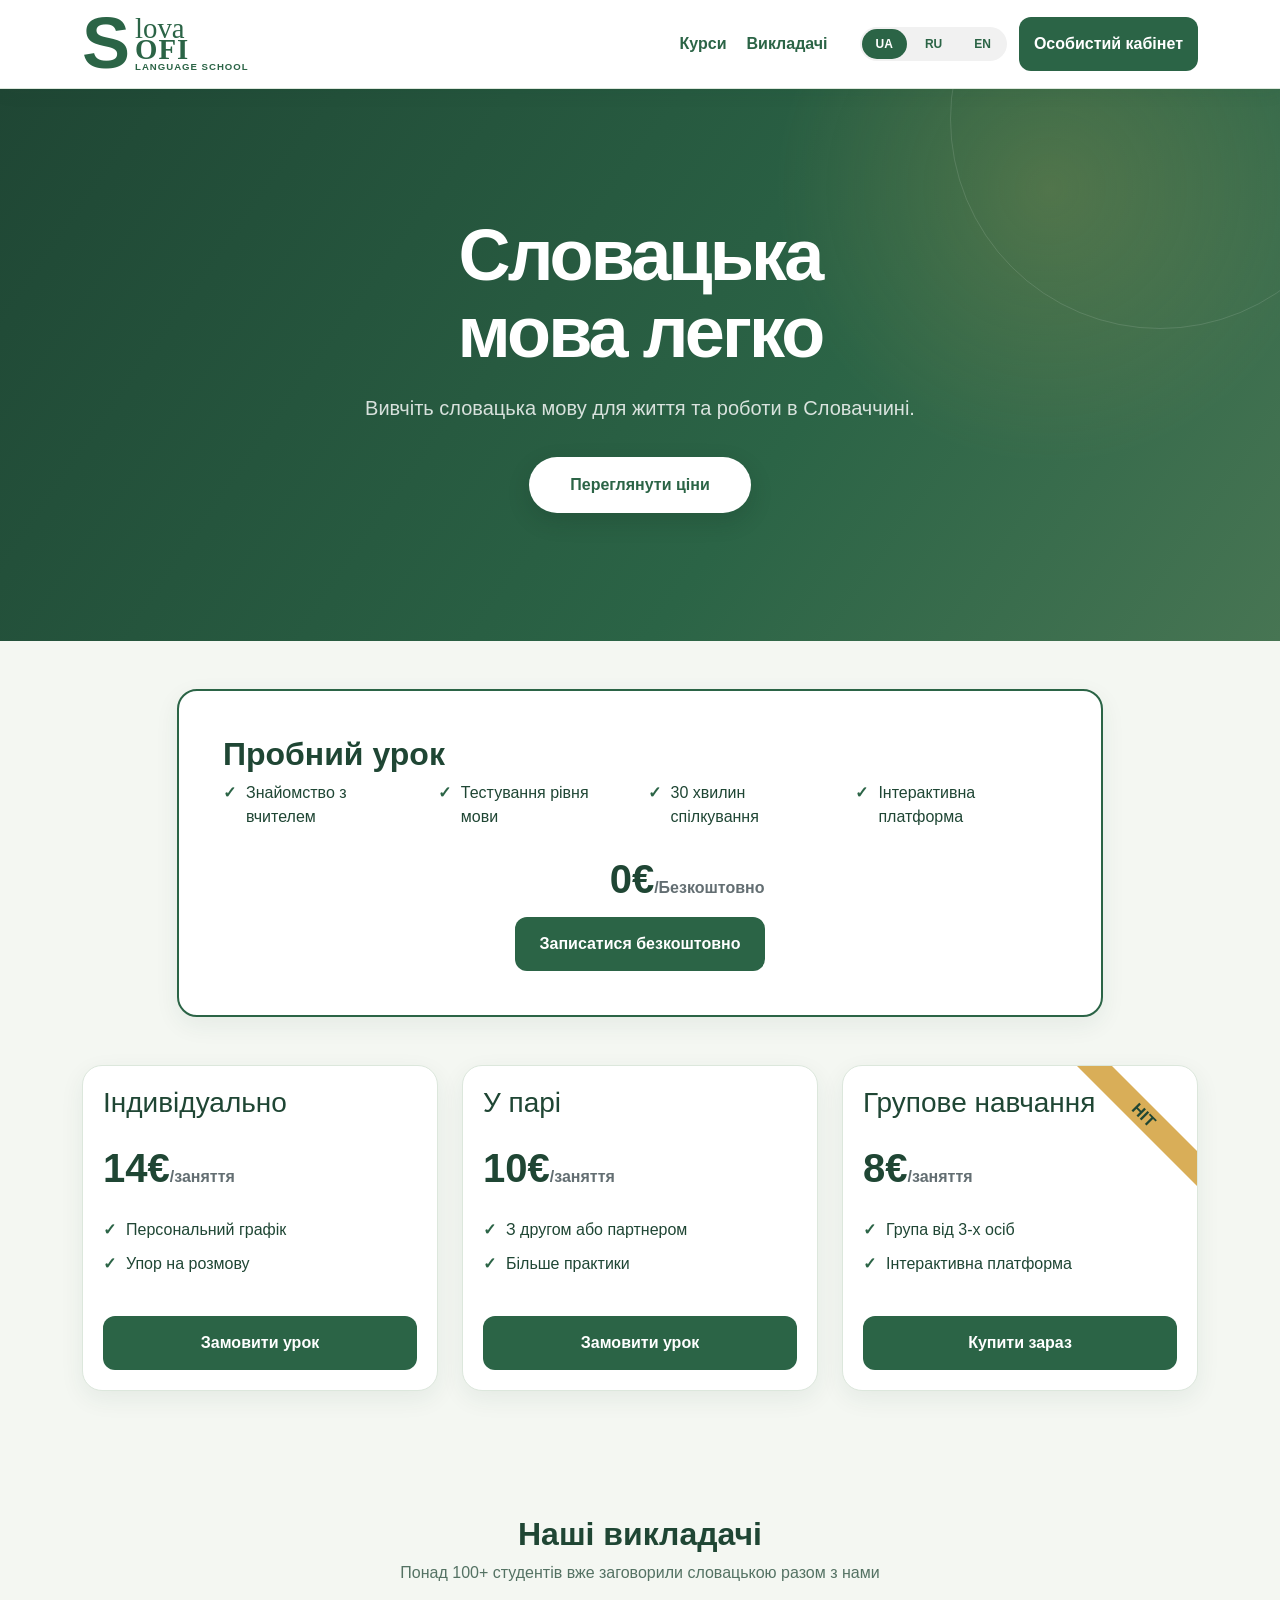
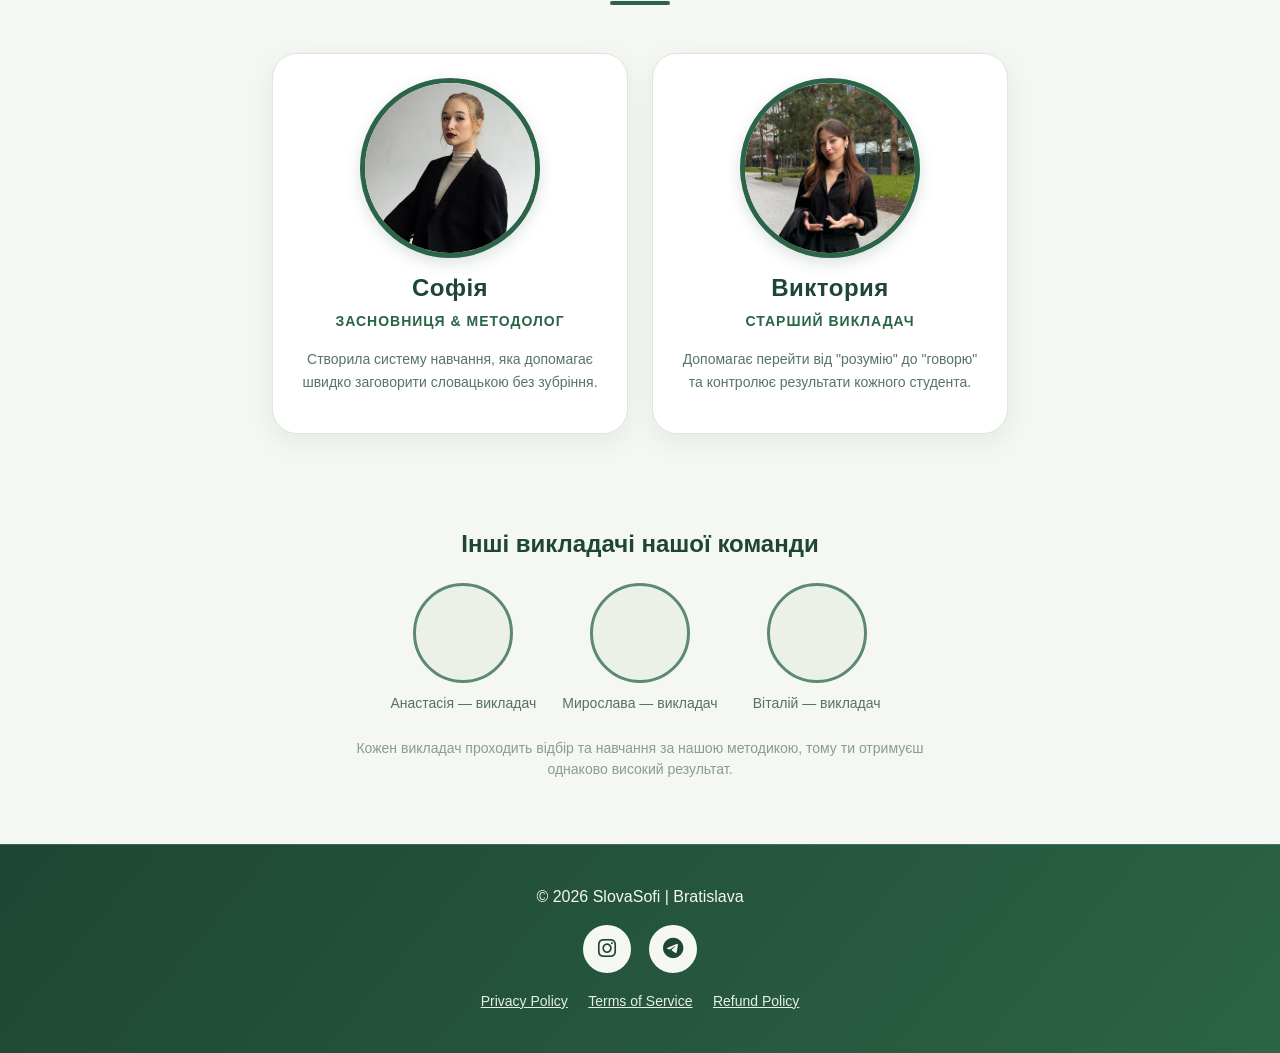
==== commit 1cd5fdff: "Mobil version" ====
--- a/index.html
+++ b/index.html
@@ -23,8 +23,13 @@
         </div>
     </a>
     
-    <div class="d-flex align-items-center ms-auto">
-        <div class="navbar-nav me-3">
+    <button class="navbar-toggler" type="button" data-bs-toggle="collapse" data-bs-target="#mainNav"
+            aria-controls="mainNav" aria-expanded="false" aria-label="Відкрити меню">
+        <span class="navbar-toggler-icon"></span>
+    </button>
+
+    <div class="collapse navbar-collapse justify-content-end" id="mainNav">
+        <div class="navbar-nav align-items-lg-center">
             <a class="nav-link" href="#prices" data-key="nav_courses">Курси</a>
             <a class="nav-link" href="#teachers" data-key="nav_teachers">Викладачі</a>
             <div class="lang-switcher d-flex gap-1">
@@ -32,7 +37,7 @@
                 <button class="btn-lang-item" data-lang="ru" onclick="changeLanguage('ru')">RU</button>
                 <button class="btn-lang-item" data-lang="en" onclick="changeLanguage('en')">EN</button>
             </div>
-            <a href="login.html" class="btn btn-card-green-cta ms-2" data-key="account">
+            <a href="login.html" class="btn btn-card-green-cta ms-lg-2" data-key="account">
                 Особистий кабінет
             </a>
         </div>
--- a/assets/css/style.css
+++ b/assets/css/style.css
@@ -20,6 +20,19 @@
     padding: 10px 0;
     border-bottom: 1px solid var(--sage-line);
     box-shadow: 0 4px 18px rgba(31, 70, 52, 0.06);
+}
+
+.custom-nav .navbar-toggler {
+    border-color: var(--sage-line);
+    padding: 8px 10px;
+}
+
+.custom-nav .navbar-toggler:focus {
+    box-shadow: 0 0 0 3px rgba(43, 100, 70, 0.16);
+}
+
+#mainNav .navbar-nav {
+    gap: 4px;
 }
 
 .nav-link {
@@ -271,10 +284,23 @@
 @media (max-width: 991.98px) {
     .lang-switcher {
         margin-left: 0;
-        margin-top: 15px; 
+        margin-top: 8px;
         display: inline-flex; 
         align-self: flex-start; 
     } 
+
+    #mainNav .navbar-nav {
+        align-items: stretch;
+        padding: 10px 0 4px;
+    }
+
+    #mainNav .lang-switcher {
+        margin-bottom: 8px;
+    }
+
+    #mainNav .btn-card-green-cta {
+        margin-top: 4px;
+    }
 }
 /* Стиль для активной кнопки (выбранный язык) */
 .btn-lang-item.active {
@@ -417,6 +443,16 @@
     background-color: #E8F0E7;
     color: var(--sage-deep);
     transform: translateY(-2px);
+}
+.footer .social-icon {
+    background-color: #F4F7F2;
+    border: 1px solid rgba(255,255,255,0.6);
+    color: #1F4634;
+}
+.footer .social-icon:hover,
+.footer .social-icon:focus-visible {
+    background-color: #D9AE58;
+    color: #1F4634;
 }
 @media (max-width: 768px) {
     .teacher-card {
@@ -571,9 +607,37 @@
 .hero-section .btn-custom-lg { animation-delay: 0.16s; }
 
 @media (max-width: 767.98px) {
-    .hero-section { padding: 76px 0; }
-    .hero-subtitle { font-size: 1.05rem; }
+    .hero-section { padding: 64px 0; }
+    .hero-title { font-size: clamp(2rem, 8vw, 2.8rem); }
+    .hero-subtitle { font-size: 1rem; line-height: 1.55; }
+    .btn-custom-lg { padding: 13px 24px; }
+    #prices { padding-top: 32px !important; padding-bottom: 32px !important; }
+    #prices .row.mb-5 { margin-bottom: 1.5rem !important; }
     #teachers { padding-top: 56px !important; }
+    .teacher-card { padding: 24px !important; }
+    .footer { padding: 32px 0; }
+    .footer .container > .mt-2 {
+        display: flex;
+        flex-wrap: wrap;
+        justify-content: center;
+        gap: 8px 12px;
+    }
+    .footer .container > .mt-2 a { margin: 0 !important; }
+}
+
+@media (max-width: 480px) {
+    .custom-nav .container { padding-right: 16px; padding-left: 16px; }
+    .custom-nav .logo-s { font-size: 3.5rem; }
+    .custom-nav .logo-lova,
+    .custom-nav .logo-sofi { font-size: 1.45rem; }
+    .custom-nav .logo-sub { font-size: 0.5rem; }
+    .hero-section { padding: 52px 0; }
+    .hero-title { max-width: 12ch; }
+    #prices .free-trial-wide .card-body { padding: 1.25rem !important; }
+    .price-card { padding: 18px; }
+    .price-tag { font-size: 2.1rem; }
+    .teacher-avatar-container { width: 150px; height: 150px; }
+    .mini-avatar { width: 76px; height: 76px; }
 }
 
 @media (prefers-reduced-motion: reduce) {
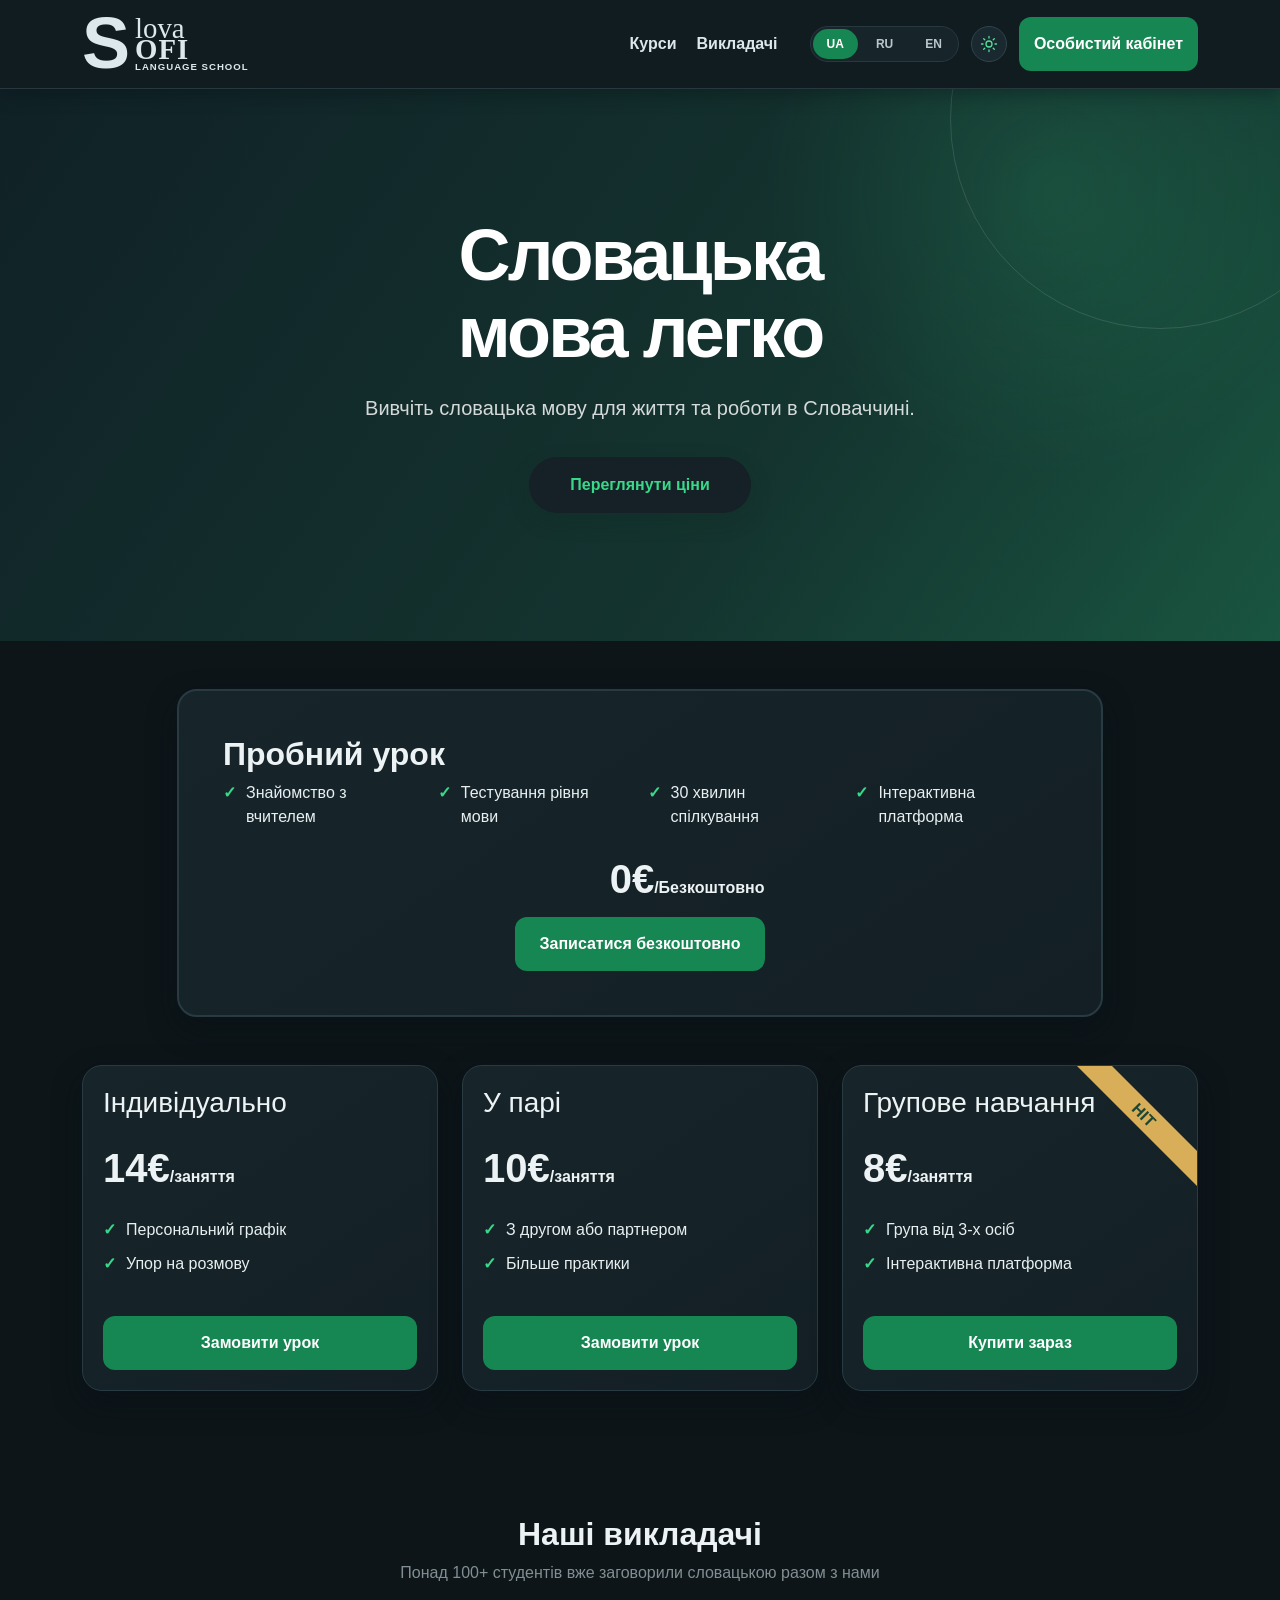
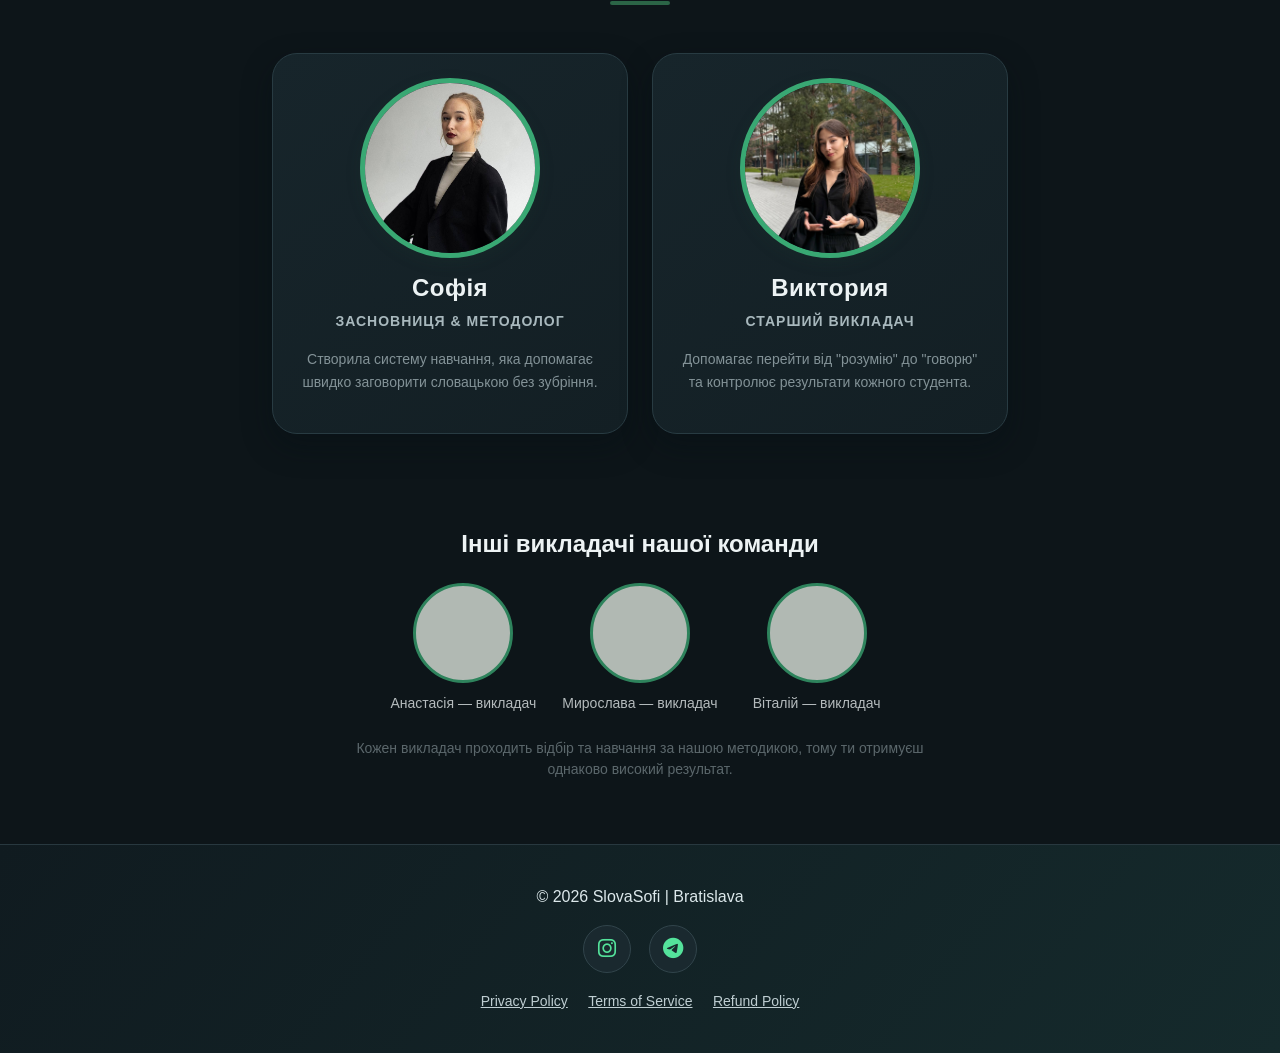
==== commit c2b3f6a7: "Design improve" ====
--- a/index.html
+++ b/index.html
@@ -3,7 +3,10 @@
 <head>
     <meta charset="UTF-8">
     <meta name="viewport" content="width=device-width, initial-scale=1.0">
+    <meta name="theme-color" content="#f2f7f6">
     <title>SlovaSofi School | Школа мов</title>
+    <link rel="icon" type="image/svg+xml" href="assets/images/favicon.svg">
+    <script src="assets/js/theme.js"></script>
     
     <link href="https://cdn.jsdelivr.net/npm/bootstrap@5.3.2/dist/css/bootstrap.min.css" rel="stylesheet">
     <link rel="stylesheet" href="https://cdnjs.cloudflare.com/ajax/libs/font-awesome/6.5.1/css/all.min.css">
@@ -37,6 +40,10 @@
                 <button class="btn-lang-item" data-lang="ru" onclick="changeLanguage('ru')">RU</button>
                 <button class="btn-lang-item" data-lang="en" onclick="changeLanguage('en')">EN</button>
             </div>
+            <button class="site-theme-toggle ms-2" type="button" data-theme-toggle aria-label="Увімкнути темну тему" title="Увімкнути темну тему" aria-pressed="false">
+                <svg class="theme-icon theme-icon-moon" viewBox="0 0 24 24" aria-hidden="true"><path d="M20.2 15.2A8.5 8.5 0 0 1 8.8 3.8 8.5 8.5 0 1 0 20.2 15.2Z"/><path d="M16.5 3.5v4M14.5 5.5h4"/></svg>
+                <svg class="theme-icon theme-icon-sun" viewBox="0 0 24 24" aria-hidden="true"><circle cx="12" cy="12" r="4"/><path d="M12 2v2M12 20v2M4.93 4.93l1.42 1.42m11.3 11.3 1.42 1.42M2 12h2m16 0h2M4.93 19.07l1.42-1.42m11.3-11.3 1.42-1.42"/></svg>
+            </button>
             <a href="login.html" class="btn btn-card-green-cta ms-lg-2" data-key="account">
                 Особистий кабінет
             </a>
--- a/assets/css/style.css
+++ b/assets/css/style.css
@@ -1,10 +1,10 @@
 /* 1. Общие настройки */
 :root {
-    --primary-green: #2B6446;
-    --sage-deep: #1F4634;
-    --sage-page: #F4F7F2;
-    --sage-line: #DCE7DC;
-    --sage-accent: #D9AE58;
+    --primary-green: #168653;
+    --sage-deep: #1E3033;
+    --sage-page: #F2F7F6;
+    --sage-line: #D8E5E2;
+    --sage-accent: #54B980;
     --light-white: #FFFFFF;
 }
 
@@ -36,7 +36,7 @@
 }
 
 .nav-link {
-    color: #2B6446 !important;
+    color: var(--primary-green) !important;
     font-weight: 600;
     transition: color 0.2s ease, transform 0.2s ease;
 }
@@ -53,7 +53,7 @@
 .logo-s {
     font-size: 4.5rem; 
     font-weight: 700;
-    color: #2B6446;
+    color: var(--primary-green);
     font-family: "Arial Black", sans-serif;
     margin-right: 5px;
 }
@@ -61,7 +61,7 @@
     display: flex;
     flex-direction: column;
     justify-content: center;
-    color: #2B6446;
+    color: var(--primary-green);
 }
 .logo-lova {
     font-size: 1.8rem;
@@ -90,7 +90,7 @@
     color: #ffffff !important;
     background:
         radial-gradient(circle at 82% 18%, rgba(217, 174, 88, 0.2), transparent 24%),
-        linear-gradient(125deg, #1F4634 0%, #2B6446 62%, #477553 100%);
+        linear-gradient(125deg, #183c38 0%, #168653 62%, #4b9a72 100%);
 }
 
 .hero-section::before {
@@ -237,8 +237,8 @@
 .footer {
     padding: 40px 0;
     border-top: 1px solid rgba(255,255,255,0.12);
-    background: linear-gradient(130deg, #1F4634, #2B6446);
-    color: #F4F7F2;
+    background: linear-gradient(130deg, #183c38, #168653);
+    color: #f2f7f6;
 }
 
 .footer a {
@@ -271,7 +271,7 @@
 .btn-lang-item {
         border: none !important; 
         background: transparent;
-        color: #2B6446;
+        color: var(--primary-green);
         font-size: 0.75rem;
         font-weight: bold;
         padding: 6px 14px;
@@ -304,7 +304,7 @@
 }
 /* Стиль для активной кнопки (выбранный язык) */
 .btn-lang-item.active {
-    background-color: #2B6446;
+    background-color: var(--primary-green);
     color: #ffffff;
 }
 
@@ -313,7 +313,7 @@
 }
 .free-trial-wide {
     background-color: #ffffff;
-    border: 2px solid #2B6446 !important;
+    border: 2px solid var(--primary-green) !important;
     border-radius: 20px !important;
 }
 
@@ -347,7 +347,7 @@
     margin: 0 auto;
     border-radius: 50%;
     overflow: hidden;
-    border: 5px solid #2B6446; 
+    border: 5px solid var(--primary-green);
     position: relative;
     transition: transform 0.25s ease, border-color 0.25s ease;
     box-shadow: 0 5px 15px rgba(31, 70, 52, 0.16);
@@ -399,7 +399,7 @@
     background: #E8F0E7;
     border-radius: 50%;
     margin: 0 auto;
-    border: 3px solid #2B6446;
+    border: 3px solid var(--primary-green);
     transition: all 0.3s ease;
 }
 
@@ -445,14 +445,14 @@
     transform: translateY(-2px);
 }
 .footer .social-icon {
-    background-color: #F4F7F2;
+    background-color: #F2F7F6;
     border: 1px solid rgba(255,255,255,0.6);
-    color: #1F4634;
+    color: #1E3033;
 }
 .footer .social-icon:hover,
 .footer .social-icon:focus-visible {
     background-color: #D9AE58;
-    color: #1F4634;
+    color: #1E3033;
 }
 @media (max-width: 768px) {
     .teacher-card {
@@ -592,6 +592,324 @@
     }
 }
 
+.auth-controls {
+    display: flex;
+    align-items: center;
+    justify-content: flex-end;
+    gap: 10px;
+    min-height: 36px;
+}
+
+.auth-controls > .lang-switcher {
+    margin: 0;
+}
+
+.auth-theme-toggle {
+    display: grid;
+    place-items: center;
+    flex: 0 0 36px;
+    width: 36px;
+    height: 36px;
+    border: 1px solid var(--sage-line);
+    border-radius: 50%;
+    padding: 0;
+    background: var(--light-white);
+    color: var(--primary-green);
+    transition: transform 0.18s ease, background 0.18s ease, border-color 0.18s ease;
+}
+
+.auth-theme-toggle:hover {
+    transform: translateY(-1px);
+    border-color: #a9c8b4;
+    background: #e6efe5;
+}
+
+.auth-theme-toggle:focus-visible {
+    outline: 3px solid #4d8a6338;
+    outline-offset: 2px;
+}
+
+.auth-theme-toggle .theme-icon {
+    width: 18px;
+    height: 18px;
+    fill: none;
+    stroke: currentColor;
+    stroke-linecap: round;
+    stroke-linejoin: round;
+    stroke-width: 1.7;
+}
+
+.auth-theme-toggle .theme-icon-sun {
+    display: none;
+}
+
+:root[data-theme="dark"] {
+    color-scheme: dark;
+}
+
+:root[data-theme="dark"] body.auth-page {
+    background-color: #0c0d0f !important;
+    color: #eceef0 !important;
+}
+
+:root[data-theme="dark"] .auth-card {
+    border-color: #2b2e32;
+    background: #17191c;
+    color: #eceef0;
+    box-shadow: 0 18px 48px #0007;
+}
+
+:root[data-theme="dark"] .auth-title,
+:root[data-theme="dark"] .auth-card .form-label {
+    color: #eceef0;
+}
+
+:root[data-theme="dark"] .auth-card .logo-s,
+:root[data-theme="dark"] .auth-card .logo-text-stack {
+    color: #acd5b3;
+}
+
+:root[data-theme="dark"] .auth-subtitle,
+:root[data-theme="dark"] .auth-note {
+    color: #aeb7b0;
+}
+
+:root[data-theme="dark"] .auth-card .form-control {
+    border-color: #3c4145;
+    background-color: #111315;
+    color: #eceef0;
+}
+
+:root[data-theme="dark"] .auth-card .form-control::placeholder {
+    color: #89918b;
+}
+
+:root[data-theme="dark"] .auth-card .form-control:focus {
+    border-color: #6b9d78;
+    background-color: #111315;
+    color: #eceef0;
+    box-shadow: 0 0 0 0.25rem #6b9d7833;
+}
+
+:root[data-theme="dark"] .auth-card .form-control:read-only {
+    background-color: #202326;
+}
+
+:root[data-theme="dark"] .auth-forgot-password {
+    background: #26382d;
+    color: #bfe0c4;
+}
+
+:root[data-theme="dark"] .auth-forgot-password:hover {
+    background: #304a38;
+    color: #e2f2e4;
+}
+
+:root[data-theme="dark"] .auth-card a:not(.auth-forgot-password),
+:root[data-theme="dark"] .auth-back-link {
+    color: #a9d4b0;
+}
+
+:root[data-theme="dark"] .auth-card a:not(.auth-forgot-password):hover,
+:root[data-theme="dark"] .auth-back-link:hover {
+    color: #d5ebd8;
+}
+
+:root[data-theme="dark"] .btn-lang-item {
+    color: #b9c1bb;
+}
+
+:root[data-theme="dark"] .auth-controls > .lang-switcher {
+    border: 1px solid #393c40;
+    background: #1a1c1f;
+}
+
+:root[data-theme="dark"] .auth-controls .btn-lang-item.active {
+    background: #2b6446;
+    color: #fff;
+}
+
+:root[data-theme="dark"] .btn-lang-item:hover:not(.active) {
+    background-color: #2a2d30;
+}
+
+:root[data-theme="dark"] .auth-theme-toggle {
+    border-color: #404348;
+    background: #222427;
+    color: #e3ca8e;
+}
+
+:root[data-theme="dark"] .auth-theme-toggle:hover {
+    border-color: #596b5d;
+    background: #303731;
+}
+
+:root[data-theme="dark"] .auth-theme-toggle .theme-icon-moon {
+    display: none;
+}
+
+:root[data-theme="dark"] .auth-theme-toggle .theme-icon-sun {
+    display: block;
+}
+
+:root[data-theme="dark"] #resetMessage.text-success {
+    color: #9bd7aa !important;
+}
+
+/* Site-wide emerald and blue-green theme, paired with a soft light variant. */
+:root[data-theme="dark"] {
+    color-scheme: dark;
+    --primary-green: #39d98a;
+    --sage-deep: #edf3f4;
+    --sage-page: #0d1519;
+    --sage-line: #28383f;
+    --sage-accent: #54e29b;
+    --light-white: #152126;
+}
+:root:not([data-theme="dark"]) {
+    color-scheme: light;
+    --primary-green: #168653;
+    --sage-deep: #1e3033;
+    --sage-page: #f2f7f6;
+    --sage-line: #d8e5e2;
+    --sage-accent: #54b980;
+}
+:root:not([data-theme="dark"]) .hero-section {
+    background:
+        radial-gradient(circle at 82% 18%, #73c99542, transparent 25%),
+        linear-gradient(125deg, #e8f4ef 0%, #dcefe5 62%, #cce8d8 100%);
+    color: #1e3033 !important;
+}
+:root:not([data-theme="dark"]) .hero-subtitle { color: #526a63; }
+:root:not([data-theme="dark"]) .hero-section .btn-custom-lg { background: #168653; color: #fff; }
+:root:not([data-theme="dark"]) .hero-section .btn-custom-lg:hover { background: #116d44; color: #fff; }
+:root:not([data-theme="dark"]) .auth-forgot-password { background: #e4f3ec; color: #116d44; }
+:root:not([data-theme="dark"]) .auth-forgot-password:hover { background: #d3ecdf; color: #104d34; }
+:root[data-theme="dark"] body {
+    background-color: #0d1519 !important;
+    color: #edf3f4 !important;
+}
+:root[data-theme="dark"] .custom-nav {
+    border-color: #28383f;
+    background: #111c21 !important;
+    box-shadow: 0 4px 18px #06101466;
+}
+:root[data-theme="dark"] .nav-link,
+:root[data-theme="dark"] .logo-s,
+:root[data-theme="dark"] .logo-text-stack { color: #dce8eb !important; }
+:root[data-theme="dark"] .nav-link:hover { color: #54e29b !important; }
+:root[data-theme="dark"] .custom-nav .navbar-toggler { border-color: #31444b; }
+:root[data-theme="dark"] .custom-nav .navbar-toggler-icon { filter: invert(1) grayscale(1) brightness(1.7); }
+:root[data-theme="dark"] .hero-section {
+    background:
+        radial-gradient(circle at 82% 18%, #39d98a24, transparent 25%),
+        linear-gradient(125deg, #102126 0%, #14342f 62%, #195540 100%);
+}
+:root[data-theme="dark"] .price-card,
+:root[data-theme="dark"] .teacher-card,
+:root[data-theme="dark"] .free-trial-wide {
+    border-color: #283b42 !important;
+    background: linear-gradient(145deg, #17252b, #131f24) !important;
+    color: #e7eff1 !important;
+    box-shadow: 0 12px 30px #06101466 !important;
+}
+:root[data-theme="dark"] .price-card:hover,
+:root[data-theme="dark"] .teacher-card:hover { border-color: #35725a !important; }
+:root[data-theme="dark"] .price-card h2,
+:root[data-theme="dark"] .price-card h3,
+:root[data-theme="dark"] .teacher-card h3,
+:root[data-theme="dark"] .price-tag,
+:root[data-theme="dark"] .price-tag span,
+:root[data-theme="dark"] #teachers h2,
+:root[data-theme="dark"] #prices h2 { color: #edf3f4 !important; }
+:root[data-theme="dark"] #prices p,
+:root[data-theme="dark"] #teachers p,
+:root[data-theme="dark"] .teacher-card .opacity-75 { color: #a8b8bd !important; }
+:root[data-theme="dark"] .teacher-avatar-container,
+:root[data-theme="dark"] .mini-avatar { border-color: #39a873; }
+:root[data-theme="dark"] .footer {
+    border-color: #28383f;
+    background: linear-gradient(130deg, #101b20, #152a2c);
+    color: #dce8eb;
+}
+:root[data-theme="dark"] .footer a { color: #bfced2; }
+:root[data-theme="dark"] .footer .social-icon {
+    border-color: #31444b;
+    background: #1a292f;
+    color: #54e29b;
+}
+:root[data-theme="dark"] .footer .social-icon:hover { background: #20372f; color: #dfffee; }
+:root[data-theme="dark"] .btn-card-green-cta {
+    background: #168653 !important;
+    color: #fff !important;
+}
+:root[data-theme="dark"] .btn-card-green-cta:hover { background: #1da467 !important; }
+:root[data-theme="dark"] .text-success,
+:root[data-theme="dark"] .price-card .text-success { color: #54e29b !important; }
+:root:not([data-theme="dark"]) .text-success,
+:root:not([data-theme="dark"]) .price-card .text-success { color: #168653 !important; }
+:root[data-theme="dark"] .lang-switcher,
+:root[data-theme="dark"] .auth-controls > .lang-switcher {
+    border: 1px solid #28383f;
+    background: #17242a;
+}
+:root[data-theme="dark"] .btn-lang-item { color: #b9c8cc; }
+:root[data-theme="dark"] .btn-lang-item.active { background: #168653; color: #fff; }
+:root[data-theme="dark"] .btn-lang-item:hover:not(.active) { background: #20372f; }
+:root[data-theme="dark"] .auth-page { background: #0d1519 !important; color: #edf3f4 !important; }
+:root[data-theme="dark"] body.auth-page { background-color: #0d1519 !important; }
+:root[data-theme="dark"] .auth-card {
+    border-color: #28383f;
+    background: #152126;
+    color: #edf3f4;
+    box-shadow: 0 18px 48px #061014aa;
+}
+:root[data-theme="dark"] .auth-title,
+:root[data-theme="dark"] .auth-card .form-label { color: #edf3f4; }
+:root[data-theme="dark"] .auth-card .logo-s,
+:root[data-theme="dark"] .auth-card .logo-text-stack { color: #54e29b; }
+:root[data-theme="dark"] .auth-subtitle,
+:root[data-theme="dark"] .auth-note { color: #a0b0b6; }
+:root[data-theme="dark"] .auth-card .form-control {
+    border-color: #31444b;
+    background-color: #101a1e;
+    color: #edf3f4;
+}
+:root[data-theme="dark"] .auth-card .form-control:focus {
+    border-color: #39d98a;
+    background-color: #101a1e;
+    box-shadow: 0 0 0 .25rem #39d98a33;
+}
+:root[data-theme="dark"] .auth-card a:not(.auth-forgot-password),
+:root[data-theme="dark"] .auth-back-link { color: #54e29b; }
+:root[data-theme="dark"] .auth-forgot-password { background: #18352a; color: #a8f1c7; }
+:root[data-theme="dark"] .auth-controls > .lang-switcher { border-color: #28383f; background: #17242a; }
+:root[data-theme="dark"] .auth-controls .btn-lang-item.active { background: #168653; color: #fff; }
+:root[data-theme="dark"] .auth-theme-toggle,
+:root[data-theme="dark"] .site-theme-toggle {
+    border-color: #31444b;
+    background: #1a292f;
+    color: #54e29b;
+}
+:root[data-theme="dark"] .auth-theme-toggle:hover,
+:root[data-theme="dark"] .site-theme-toggle:hover { border-color: #39a873; background: #20372f; }
+:root[data-theme="dark"] .site-theme-toggle .theme-icon-moon,
+:root:not([data-theme="dark"]) .site-theme-toggle .theme-icon-sun { display: none; }
+.site-theme-toggle {
+    display: grid;
+    place-items: center;
+    flex: 0 0 36px;
+    width: 36px;
+    height: 36px;
+    border: 1px solid var(--sage-line);
+    border-radius: 50%;
+    padding: 0;
+    background: #fff;
+    color: var(--primary-green);
+}
+.site-theme-toggle .theme-icon { width: 18px; height: 18px; fill: none; stroke: currentColor; stroke-linecap: round; stroke-linejoin: round; stroke-width: 1.7; }
+:root:not([data-theme="dark"]) .site-theme-toggle:hover { border-color: #a9d3be; background: #e7f4ed; }
+
 @keyframes sage-rise {
     from { opacity: 0; transform: translateY(12px); }
     to { opacity: 1; transform: translateY(0); }
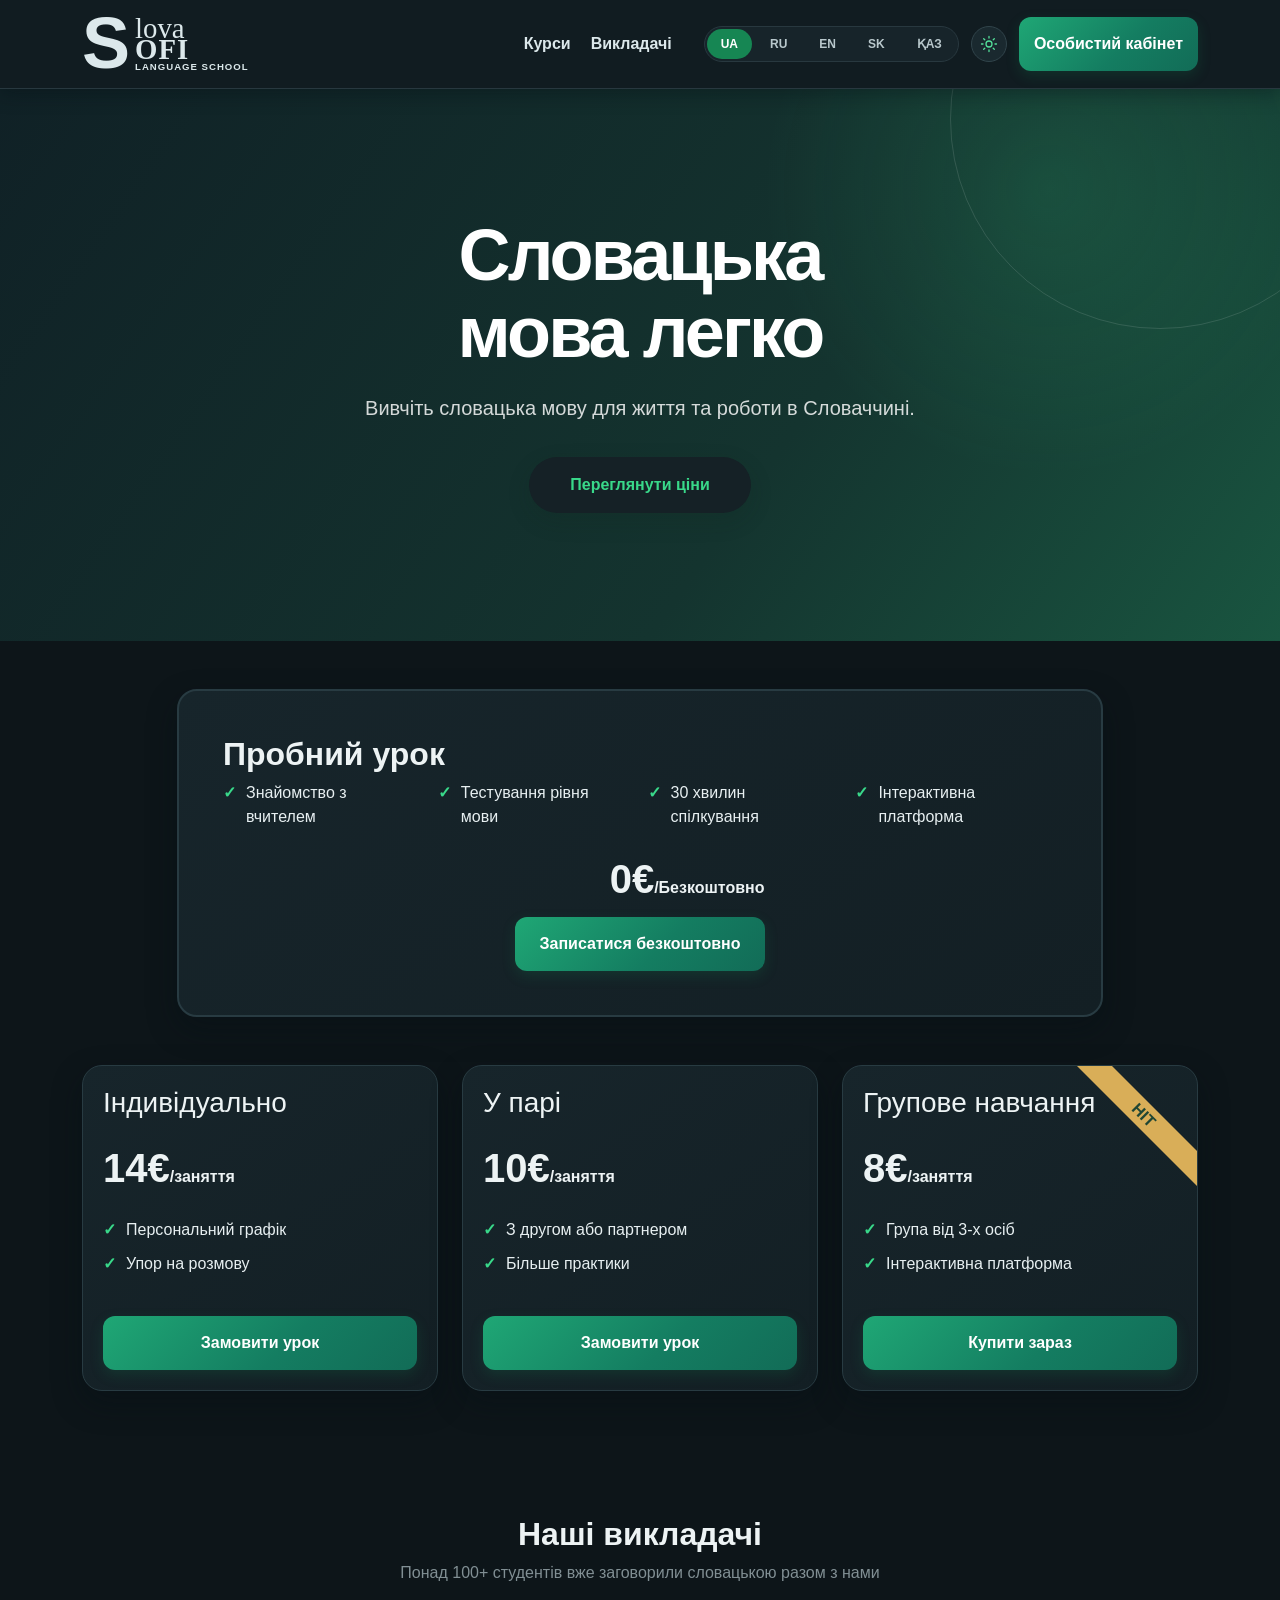
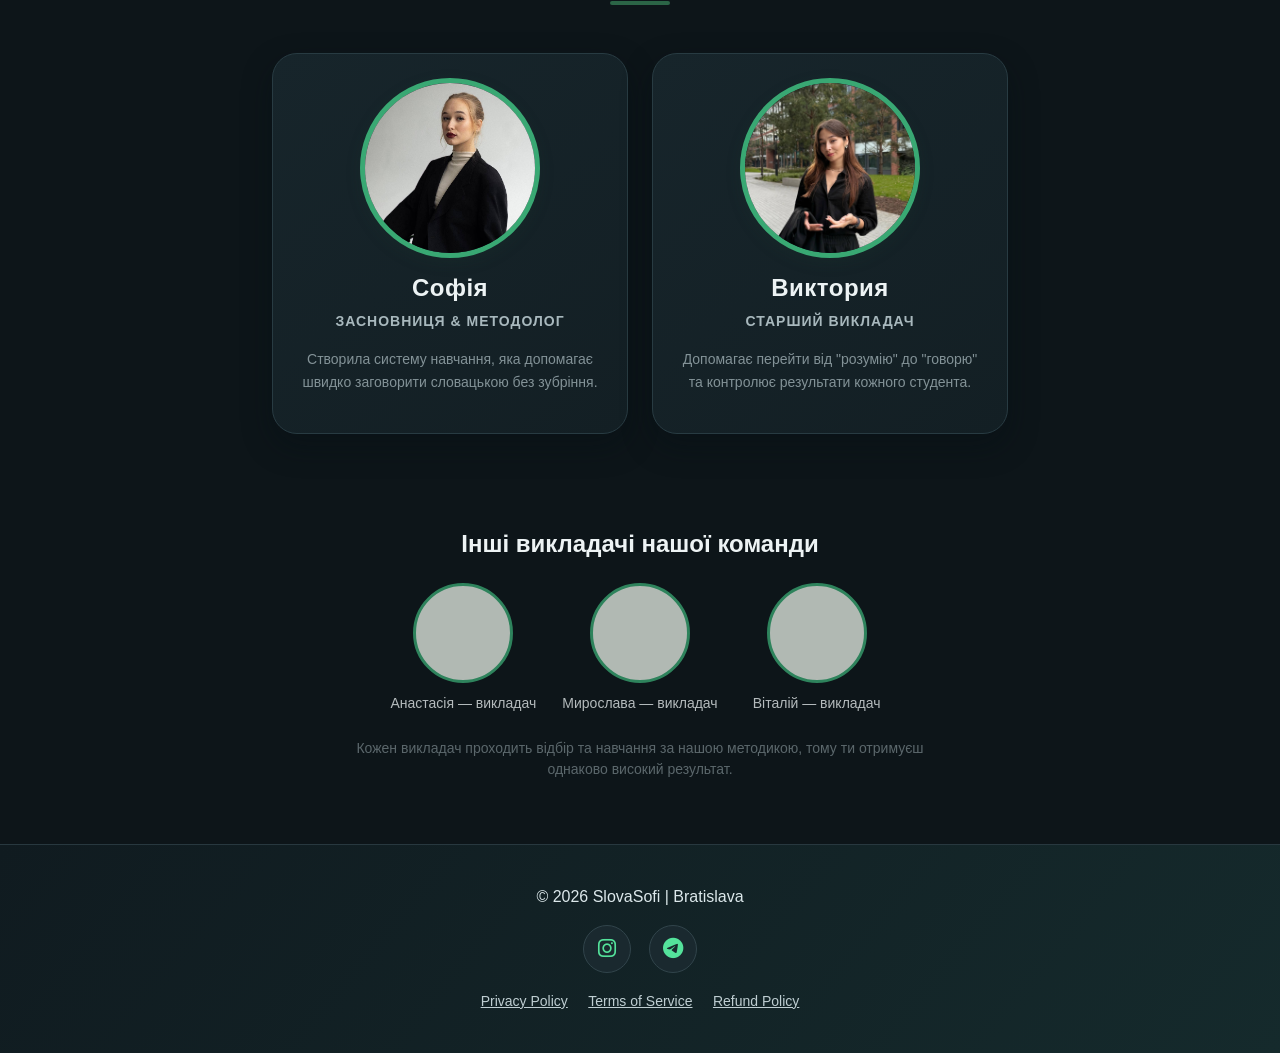
==== commit 7d9f3252: "Added 2 languages sk and kz" ====
--- a/index.html
+++ b/index.html
@@ -2,6 +2,7 @@
 <html lang="sk">
 <head>
     <meta charset="UTF-8">
+    <script src="assets/js/locales.js"></script>
     <meta name="viewport" content="width=device-width, initial-scale=1.0">
     <meta name="theme-color" content="#f2f7f6">
     <title>SlovaSofi School | Школа мов</title>
@@ -11,7 +12,6 @@
     <link href="https://cdn.jsdelivr.net/npm/bootstrap@5.3.2/dist/css/bootstrap.min.css" rel="stylesheet">
     <link rel="stylesheet" href="https://cdnjs.cloudflare.com/ajax/libs/font-awesome/6.5.1/css/all.min.css">
     <link rel="stylesheet" href="assets/css/style.css">
-    
 </head>
 <body>
 
@@ -39,6 +39,8 @@
                 <button class="btn-lang-item active" data-lang="ua" onclick="changeLanguage('ua')">UA</button>
                 <button class="btn-lang-item" data-lang="ru" onclick="changeLanguage('ru')">RU</button>
                 <button class="btn-lang-item" data-lang="en" onclick="changeLanguage('en')">EN</button>
+<button class="btn-lang-item" data-lang="sk" onclick="changeLanguage('sk')">SK</button>
+<button class="btn-lang-item" data-lang="kk" onclick="changeLanguage('kk')">ҚАЗ</button>
             </div>
             <button class="site-theme-toggle ms-2" type="button" data-theme-toggle aria-label="Увімкнути темну тему" title="Увімкнути темну тему" aria-pressed="false">
                 <svg class="theme-icon theme-icon-moon" viewBox="0 0 24 24" aria-hidden="true"><path d="M20.2 15.2A8.5 8.5 0 0 1 8.8 3.8 8.5 8.5 0 1 0 20.2 15.2Z"/><path d="M16.5 3.5v4M14.5 5.5h4"/></svg>
--- a/assets/css/style.css
+++ b/assets/css/style.css
@@ -198,19 +198,20 @@
 }
 
 .btn-card-green-cta {
-    background-color: var(--primary-green) !important;
+    background: linear-gradient(135deg, #21a873, #168653 58%, #116d50) !important;
     color: var(--light-white) !important;
     border-radius: 12px;
     padding: 15px;
     font-weight: 700;
     border: none;
-    transition: transform 0.2s ease, box-shadow 0.2s ease, background-color 0.2s ease;
+    box-shadow: 0 5px 14px rgba(22, 134, 83, 0.2);
+    transition: transform 0.2s ease, box-shadow 0.2s ease, background 0.2s ease;
     text-align: center;
     text-decoration: none;
     margin-top: auto; 
 }
 .btn-card-green-cta:hover {
-    background-color: var(--sage-deep) !important;
+    background: linear-gradient(135deg, #32b982, #16885d 58%, #11734f) !important;
     transform: translateY(-1px);
     box-shadow: 0 8px 18px rgba(31, 70, 52, 0.18);
 }
@@ -259,6 +260,7 @@
 
 /* Контейнер для кнопок */
 .lang-switcher {
+    flex-shrink: 0;
     display: flex;
     background-color: #f1f1f1; 
     border-radius: 50px;
@@ -603,6 +605,9 @@
 .auth-controls > .lang-switcher {
     margin: 0;
 }
+@media (max-width: 420px) {
+    .auth-controls .btn-lang-item { padding-inline: 7px; }
+}
 
 .auth-theme-toggle {
     display: grid;
@@ -776,13 +781,15 @@
 }
 :root:not([data-theme="dark"]) .hero-section {
     background:
-        radial-gradient(circle at 82% 18%, #73c99542, transparent 25%),
-        linear-gradient(125deg, #e8f4ef 0%, #dcefe5 62%, #cce8d8 100%);
-    color: #1e3033 !important;
-}
-:root:not([data-theme="dark"]) .hero-subtitle { color: #526a63; }
-:root:not([data-theme="dark"]) .hero-section .btn-custom-lg { background: #168653; color: #fff; }
-:root:not([data-theme="dark"]) .hero-section .btn-custom-lg:hover { background: #116d44; color: #fff; }
+        radial-gradient(ellipse at 82% 18%, #c8f4d070, transparent 44%),
+        radial-gradient(ellipse at 12% 90%, #123f4838, transparent 55%),
+        linear-gradient(125deg, #1c514d 0%, #21835d 62%, #52a574 100%);
+    color: #fff !important;
+}
+:root:not([data-theme="dark"]) .hero-section::before { border-color: #ffffff26; }
+:root:not([data-theme="dark"]) .hero-subtitle { color: #ffffffe0; }
+:root:not([data-theme="dark"]) .hero-section .btn-custom-lg { background: #fff; color: #146440; box-shadow: 0 8px 24px #103b3526; }
+:root:not([data-theme="dark"]) .hero-section .btn-custom-lg:hover { background: #edf8ef; color: #104c34; }
 :root:not([data-theme="dark"]) .auth-forgot-password { background: #e4f3ec; color: #116d44; }
 :root:not([data-theme="dark"]) .auth-forgot-password:hover { background: #d3ecdf; color: #104d34; }
 :root[data-theme="dark"] body {
@@ -840,10 +847,10 @@
 }
 :root[data-theme="dark"] .footer .social-icon:hover { background: #20372f; color: #dfffee; }
 :root[data-theme="dark"] .btn-card-green-cta {
-    background: #168653 !important;
+    background: linear-gradient(135deg, #1fa775, #147d61 58%, #126c57) !important;
     color: #fff !important;
 }
-:root[data-theme="dark"] .btn-card-green-cta:hover { background: #1da467 !important; }
+:root[data-theme="dark"] .btn-card-green-cta:hover { background: linear-gradient(135deg, #30b982, #168b67 58%, #14775f) !important; }
 :root[data-theme="dark"] .text-success,
 :root[data-theme="dark"] .price-card .text-success { color: #54e29b !important; }
 :root:not([data-theme="dark"]) .text-success,
@@ -968,4 +975,4 @@
         scroll-behavior: auto !important;
         transition-duration: 0.01ms !important;
     }
-}+}
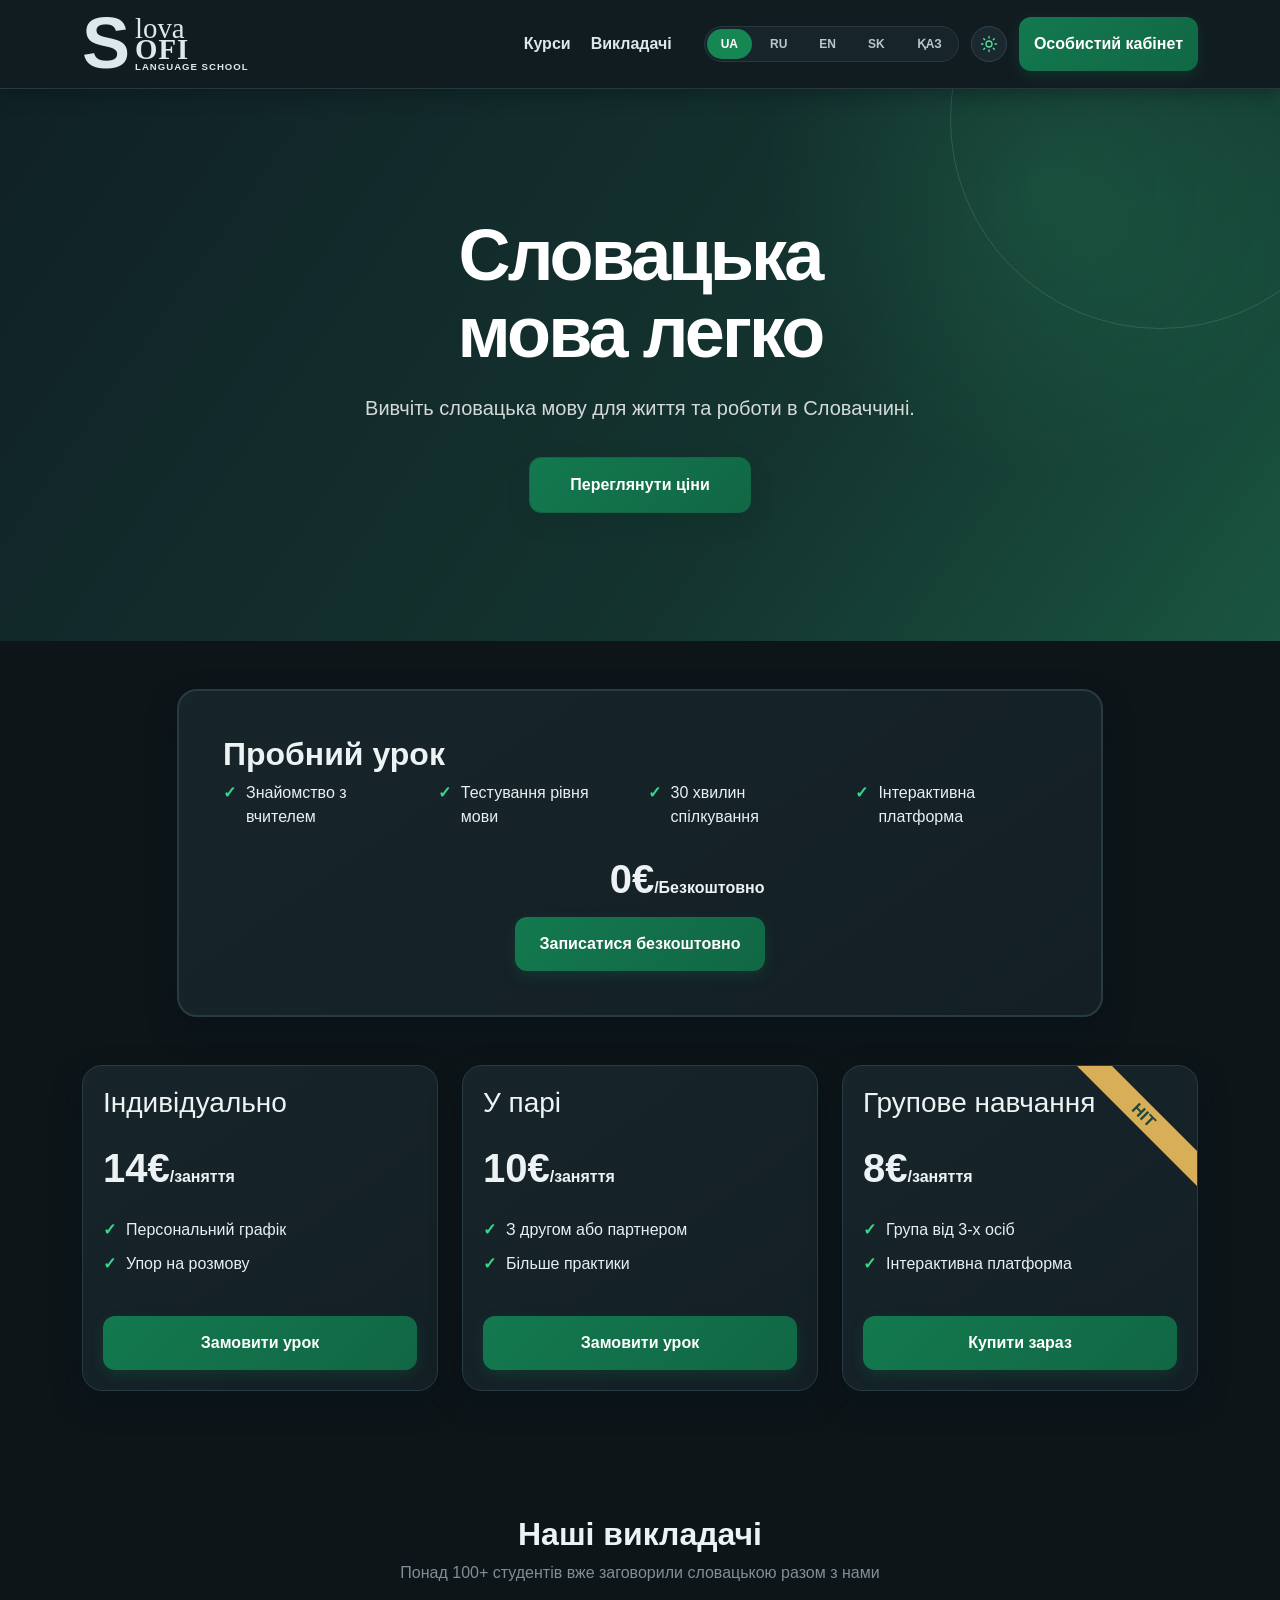
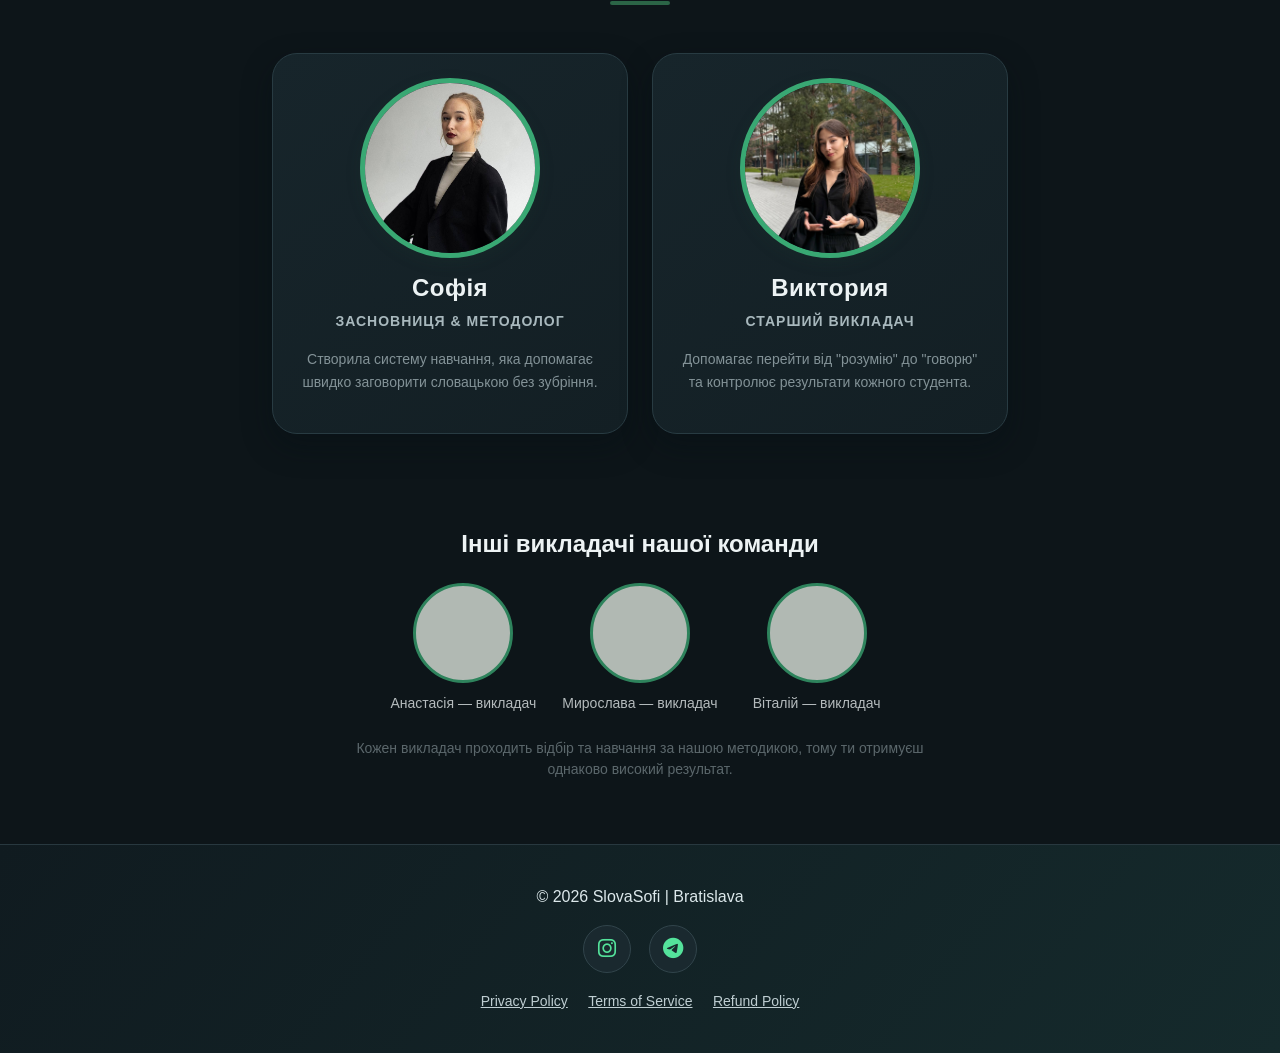
==== commit 7bc7610b: "fix" ====
--- a/index.html
+++ b/index.html
@@ -17,6 +17,7 @@
 
 <nav class="navbar navbar-expand-lg sticky-top custom-nav navbar-light">
   <div class="container">
+    
     <a class="navbar-brand d-flex align-items-center logo-wrap" href="#">
         <span class="logo-s">S</span>
         <div class="logo-text-stack">
--- a/assets/css/style.css
+++ b/assets/css/style.css
@@ -512,6 +512,7 @@
 
 .auth-password-heading {
     display: flex;
+    flex-wrap: wrap;
     align-items: baseline;
     justify-content: space-between;
     gap: 12px;
@@ -552,7 +553,10 @@
     cursor: pointer;
     transition: all 0.2s ease;
     text-decoration: none;
-    white-space: nowrap;
+    max-width: 100%;
+    white-space: normal;
+    overflow-wrap: anywhere;
+    text-align: left;
 }
 
 .auth-forgot-password::before {
@@ -976,3 +980,21 @@
         transition-duration: 0.01ms !important;
     }
 }
+
+/* Public and authentication actions use the same green palette as the classrooms. */
+:root .btn-card-green-cta, :root .btn-custom-lg,
+:root[data-theme="dark"] .btn-card-green-cta, :root[data-theme="dark"] .btn-custom-lg {
+    background: linear-gradient(135deg, #13794f, #116744) !important;
+    color: #fff !important;
+    border-color: #116744 !important;
+    border-radius: 12px;
+}
+:root .btn-card-green-cta:hover, :root .btn-custom-lg:hover,
+:root[data-theme="dark"] .btn-card-green-cta:hover, :root[data-theme="dark"] .btn-custom-lg:hover {
+    background: linear-gradient(135deg, #0f6743, #0c5738) !important;
+    color: #fff !important;
+}
+.btn-card-green-cta:focus-visible, .btn-custom-lg:focus-visible { outline: 3px solid #145c39; outline-offset: 3px; }
+:root[data-theme="dark"] .btn-card-green-cta:focus-visible,
+:root[data-theme="dark"] .btn-custom-lg:focus-visible { outline-color: #8fe4b7; }
+.btn-card-green-cta:disabled, .btn-custom-lg:disabled { opacity: .5; cursor: not-allowed; transform: none; }
